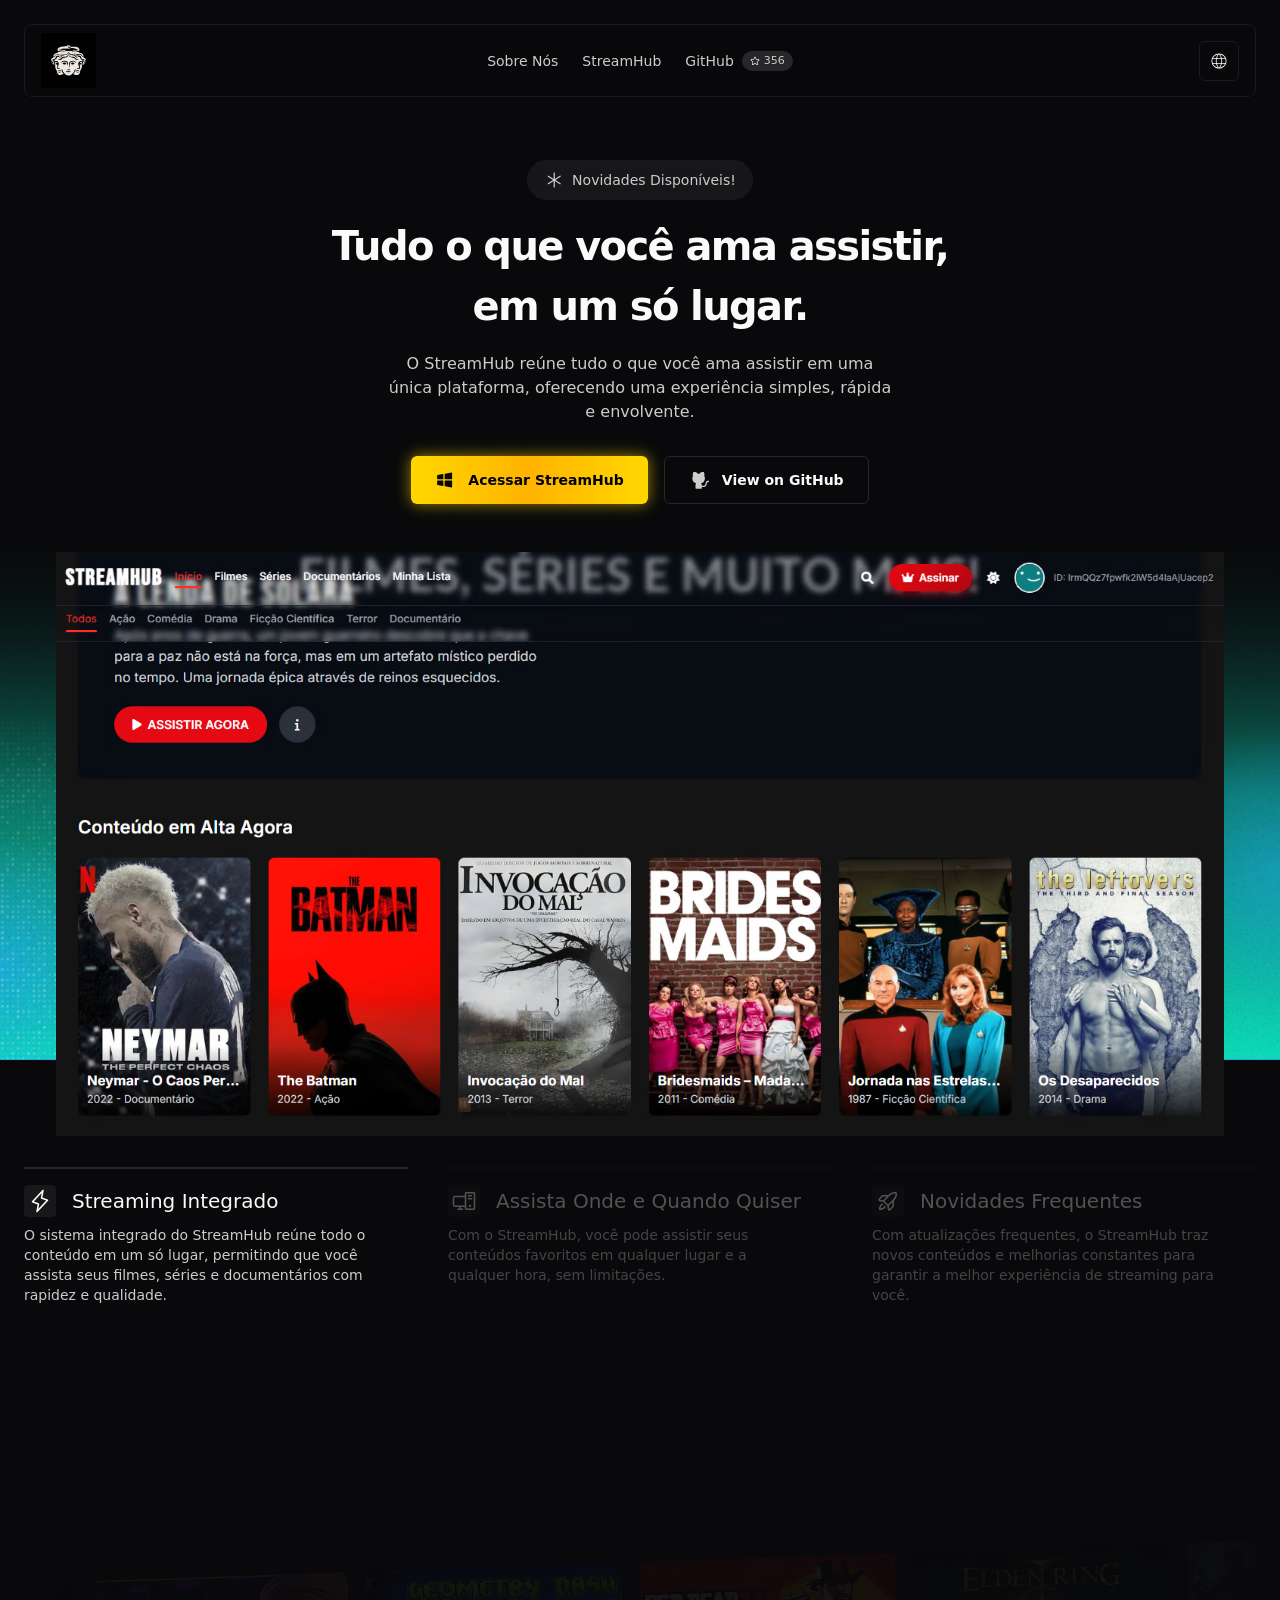
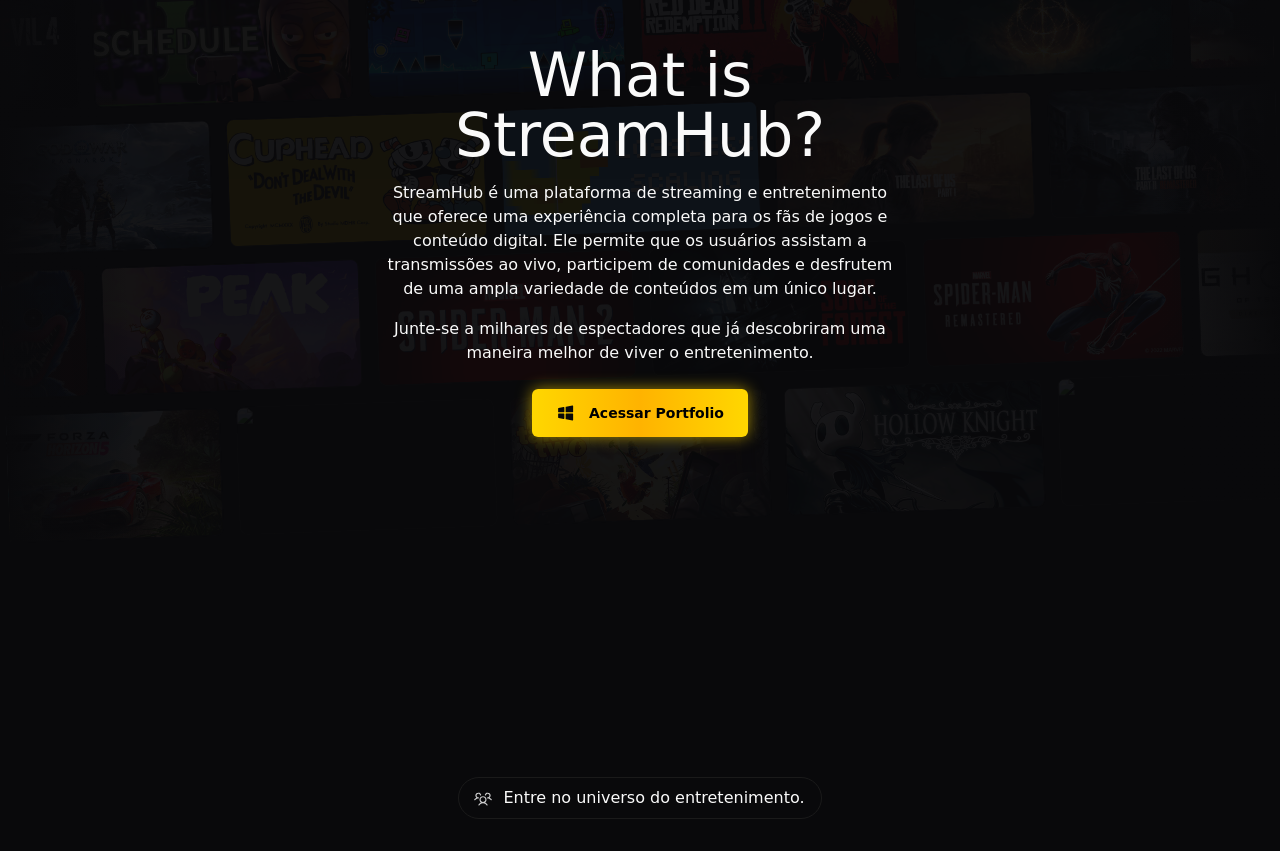
==== Stream/StreamHub.gg/index.html @ f564db91 "Add files via upload" ====
<!doctype html>

<html lang="en">
  <head>
        <style>.hover-glimmer {
      position: relative;
      overflow: hidden;
    }

    .hover-glimmer::after {
      content: "";
      position: absolute;
      top: -50%;
      left: -50%;
      width: 200%;
      height: 200%;
      background: linear-gradient(
        45deg,
        transparent 20%,
        rgba(255, 255, 255, 0.3) 50%,
        transparent 80%
      );
      transform: translateX(-100%) rotate(45deg);
      transition: transform 0.8s ease;
    }

    .hover-glimmer:hover::after {
      transform: translateX(100%) rotate(45deg);
    }

    </style>
    <meta charset="utf-8" />
    <meta name="viewport" content="width=device-width, initial-scale=1" />
    <link rel="preload" as="image" href="images/decor/texture-elips.svg" />
    <link rel="preload" as="image" href="images/Stream.avif" />
    <link
      rel="preload"
      as="image"
      href="../shared.steamstatic.com/store_item_assets/steam/apps/686060/aa8075d11165fef4d4d0d09c156f0da0623b5da1/header.jpg"
    />
    <link
      rel="preload"
      as="image"
      href="../shared.steamstatic.com/store_item_assets/steam/apps/2050650/header.jpg"
    />
    <link
      rel="preload"
      as="image"
      href="../shared.steamstatic.com/store_item_assets/steam/apps/3164500/header.jpg"
    />
    <link
      rel="preload"
      as="image"
      href="../shared.steamstatic.com/store_item_assets/steam/apps/322170/header.jpg"
    />
    <link
      rel="preload"
      as="image"
      href="../shared.steamstatic.com/store_item_assets/steam/apps/1174180/header.jpg"
    />
    <link
      rel="preload"
      as="image"
      href="../shared.steamstatic.com/store_item_assets/steam/apps/1245620/header.jpg"
    />
    <link
      rel="preload"
      as="image"
      href="../shared.steamstatic.com/store_item_assets/steam/apps/883710/header.jpg"
    />
    <link
      rel="preload"
      as="image"
      href="../shared.steamstatic.com/store_item_assets/steam/apps/1229490/header.jpg"
    />
    <link
      rel="stylesheet"
      href="_next/static/chunks/7ba87a2a6f2eff0d.css"
      data-precedence="next"
    />
    <link
      rel="preload"
      as="script"
      fetchpriority="low"
      href="_next/static/chunks/c8e4b596dcca0fc8.js"
    />
    <script src="_next/static/chunks/9d75a9d1263f1724.js" async=""></script>
    <script src="_next/static/chunks/d5d1d27cad6c556e.js" async=""></script>
    <script src="_next/static/chunks/2a7574e5d666aed4.js" async=""></script>
    <script
      src="_next/static/chunks/turbopack-c9c0f298f9ab8394.js"
      async=""
    ></script>
    <script src="_next/static/chunks/4ba21a02dd1202d7.js" async=""></script>
    <script src="_next/static/chunks/8da99766bacf0ae7.js" async=""></script>
    <script src="_next/static/chunks/6323d419d23d8dd9.js" async=""></script>
    <script src="_next/static/chunks/80444e234f3a5325.js" async=""></script>
    <script src="_next/static/chunks/782803d7cf6db9c7.js" async=""></script>
    <script src="_next/static/chunks/fb3ad1b7984222d0.js" async=""></script>
    <link
      rel="preload"
      as="image"
      href="../shared.steamstatic.com/store_item_assets/steam/apps/1593500/header.jpg"
    />
    <link
      rel="preload"
      as="image"
      href="../shared.steamstatic.com/store_item_assets/steam/apps/2322010/header.jpg"
    />
    <link
      rel="preload"
      as="image"
      href="../shared.steamstatic.com/store_item_assets/steam/apps/268910/header.jpg"
    />
    <link
      rel="preload"
      as="image"
      href="../shared.steamstatic.com/store_item_assets/steam/apps/993090/header.jpg"
    />
    <link
      rel="preload"
      as="image"
      href="../shared.steamstatic.com/store_item_assets/steam/apps/1888930/header.jpg"
    />
    <link
      rel="preload"
      as="image"
      href="../shared.steamstatic.com/store_item_assets/steam/apps/2531310/header.jpg"
    />
    <link
      rel="preload"
      as="image"
      href="../shared.steamstatic.com/store_item_assets/steam/apps/1623730/058bd87dc17a7179e07c446aa64d0574ca43ab9d/header.jpg"
    />
    <link
      rel="preload"
      as="image"
      href="../shared.steamstatic.com/store_item_assets/steam/apps/250900/header.jpg"
    />
    <link
      rel="preload"
      as="image"
      href="../shared.steamstatic.com/store_item_assets/steam/apps/1091500/e9047d8ec47ae3d94bb8b464fb0fc9e9972b4ac7/header.jpg"
    />
    <link
      rel="preload"
      as="image"
      href="../shared.steamstatic.com/store_item_assets/steam/apps/1721470/header.jpg"
    />
    <link
      rel="preload"
      as="image"
      href="../shared.steamstatic.com/store_item_assets/steam/apps/3527290/31bac6b2eccf09b368f5e95ce510bae2baf3cfcd/header.jpg"
    />
    <link
      rel="preload"
      as="image"
      href="../shared.steamstatic.com/store_item_assets/steam/apps/2651280/header.jpg"
    />
    <link
      rel="preload"
      as="image"
      href="../shared.steamstatic.com/store_item_assets/steam/apps/1326470/header.jpg"
    />
    <link
      rel="preload"
      as="image"
      href="../shared.steamstatic.com/store_item_assets/steam/apps/1817070/header.jpg"
    />
    <link
      rel="preload"
      as="image"
      href="../shared.steamstatic.com/store_item_assets/steam/apps/2215430/header.jpg"
    />
    <link
      rel="preload"
      as="image"
      href="../shared.steamstatic.com/store_item_assets/steam/apps/3241660/1ea445e044a2d5b09cfa8291350b63ebed6e5741/header.jpg"
    />
    <link
      rel="preload"
      as="image"
      href="../shared.steamstatic.com/store_item_assets/steam/apps/1222670/header.jpg"
    />
    <link
      rel="preload"
      as="image"
      href="../shared.steamstatic.com/store_item_assets/steam/apps/271590/header.jpg"
    />
    <link
      rel="preload"
      as="image"
      href="../shared.steamstatic.com/store_item_assets/steam/apps/1551360/header.jpg"
    />
    <link
      rel="preload"
      as="image"
      href="../shared.steamstatic.com/store_item_assets/steam/apps/105600/header.jpg"
    />
    <link
      rel="preload"
      as="image"
      href="../shared.steamstatic.com/store_item_assets/steam/apps/1426210/header.jpg"
    />
    <link
      rel="preload"
      as="image"
      href="../shared.steamstatic.com/store_item_assets/steam/apps/367520/header.jpg"
    />
    <link
      rel="preload"
      as="image"
      href="../shared.steamstatic.com/store_item_assets/steam/apps/648800/header.jpg"
    />
    <link
      rel="preload"
      as="image"
      href="../shared.steamstatic.com/store_item_assets/steam/apps/1030300/header.jpg"
    />
    <link
      rel="preload"
      as="image"
      href="../shared.steamstatic.com/store_item_assets/steam/apps/1506830/header.jpg"
    />
    <link
      rel="preload"
      as="image"
      href="../shared.steamstatic.com/store_item_assets/steam/apps/1086940/6b6b46089067683cecf6acfc92b39fc4c72e3fac/header.jpg"
    />
    <link rel="preload" as="image" href="images/assets/bento1.webp" />
    <link rel="preload" as="image" href="images/assets/bento1-m.webp" />
    <link rel="preload" as="image" href="images/assets/bento2.webp" />
    <link rel="preload" as="image" href="images/assets/bento2-m.webp" />
    <link rel="preload" as="image" href="images/assets/bento3.webp" />
    <link rel="preload" as="image" href="images/assets/bento3-m.webp" />
    <link rel="preload" as="image" href="images/assets/bento4.webp" />
    <link rel="preload" as="image" href="images/assets/bento4-m.webp" />
    <link rel="preload" as="image" href="images/assets/bento5.webp" />
    <link rel="preload" as="image" href="images/assets/bento5-m.webp" />
    <link rel="preload" as="image" href="images/assets/bento6.webp" />
    <link rel="preload" as="image" href="images/assets/bento6-m.webp" />
    <link rel="preload" as="image" href="images/decor/cloud.svg" />
    <link rel="preload" as="image" href="images/decor/texture-cloud.svg" />
    <link rel="preconnect" href="https://hydra-api-us-east-1.losbroxas.org/" />
    <link
      rel="dns-prefetch"
      href="https://hydra-api-us-east-1.losbroxas.org/"
    />
    <title>StreamHub – The Streaming Platform of the 21st Century</title>
    <meta
      name="description"
      content="Descubra, assista e gerencie sua biblioteca de filmes e séries em um só lugar. O StreamHub é a plataforma de streaming definitiva, com sistema de histórico, listas personalizadas, avaliações e muito mais."
    />
    <meta
      name="keywords"
      content="StreamHub ,O hub definitivo de entretenimento. Assista a seus filmes e séries favoritos com alta qualidade, acompanhe suas produções assistidas, crie listas personalizadas e receba recomendações exclusivas em uma plataforma moderna e intuitiva."
    />
    <meta name="robots" content="index, follow" />
    <link rel="canonical" href="index.html" />
    <meta
      property="og:title"
      content="StreamHub - The Game Launcher for the 21st Century"
    />
    <meta
      property="og:description"
      content="Download, play, track your stats and manage your games all in one place. Hydra is a versatile game launcher with cloud saves, achievement tracking, and more."
    />
    <meta property="og:url" content="https://StreamHub.gg" />
    <meta property="og:site_name" content="StreamHub" />
    <meta property="og:locale" content="en_US" />
    <meta
      property="og:image"
      content="https://hydralauncher.gg/images/banner.png"
    />
    <meta property="og:image:width" content="1200" />
    <meta property="og:image:height" content="630" />
    <meta property="og:image:alt" content="StreamHub Banner" />
    <meta property="og:type" content="website" />
<link rel="icon" type="image/png" sizes="32x32" href="favicon-32x32.png">

<link rel="icon" type="image/png" sizes="96x96" href="android-chrome-96x96.png">

<link rel="apple-touch-icon" href="apple-touch-icon.png">
    <script src="_next/static/chunks/a6dad97d9634a72d.js" nomodule="">
      
    </script>
  </head>
  <body class="font-sans antialiased">
    <div hidden=""><!--$--><!--/$--></div>
    <div
      class="flex min-h-screen max-w-[100vw] flex-col overflow-x-hidden antialiased"
    >
      <header
        class="fixed left-0 right-0 top-0 z-50 py-6 px-6 transition-all duration-300 translate-y-0"
      >
        <div
          class="pointer-events-none absolute left-6 right-6 top-1/2 -translate-y-1/2 z-50 hidden w-[calc(100%-3rem)] flex-row items-center justify-center lg:flex"
        >
          <nav class="flex flex-row items-center justify-center gap-6">
            <a
              href="#about"
              class="pointer-events-auto flex flex-row items-center gap-2 text-sm font-medium text-hydra-muted-foreground transition-colors duration-300 hover:text-white"
             >Sobre Nós</a
            ><a
              href="#features"
              class="pointer-events-auto flex flex-row items-center gap-2 text-sm font-medium text-hydra-muted-foreground transition-colors duration-300 hover:text-white"
              >StreamHub</a
            ><a
              href="https://github.com/hydralauncher/hydra"
              class="pointer-events-auto flex flex-row items-center gap-2 text-sm font-medium text-hydra-muted-foreground transition-colors duration-300 hover:text-white"
              >GitHub<span
                class="flex flex-row items-center gap-1 rounded-full bg-secondary px-2 text-[11px] font-light"
                ><img
                  alt="star"
                  loading="lazy"
                  width="10"
                  height="10"
                  decoding="async"
                  data-nimg="1"
                  style="color: transparent"
                  src="images/icons/star.svg"
                /><span>356<!-- --></span></span
              ></a
            >
          </nav>
        </div>
        <div class="mx-auto flex w-full max-w-screen-xl">
          <div
            class="hidden w-full items-center justify-between rounded-lg border-hydra-border px-4 py-2 md:border md:bg-background/90 md:backdrop-blur-sm lg:flex"
          >
 <a class="flex items-center" href="index.html">
  <img
    alt="StreamHub"
    loading="lazy"
    width="55"                height="55"               decoding="async"
    data-nimg="1"
    class="icone-hydra"       src="images/icons/Stream.svg"
  />
</a>
            <div class="flex flex-row items-center gap-2">
              <div class="relative">
                <button
                  type="button"
                  class="flex h-10 w-10 items-center justify-center rounded-md border border-hydra-border bg-transparent"
                  aria-label="Toggle language"
                >
                  <img
                    alt="Language"
                    loading="lazy"
                    width="20"
                    height="20"
                    decoding="async"
                    data-nimg="1"
                    style="color: transparent"
                    src="images/icons/i18n.svg"
                  />
                </button>
              </div>
            </div>
          </div>
          <div
            class="flex w-full flex-row items-center justify-between gap-6 lg:hidden"
          >
                        <a class="flex items-center bg-white p-1 rounded-full shadow-md" href="index.html">
                <img
                    alt="Stream"
                    loading="lazy"
                    width="40"
                    height="40"
                    decoding="async"
                    data-nimg="1"
                    style="color: transparent"
                    src="images/icons/Stream.svg"
                />
                </a>
          </div>
        </div>
      </header>
      <main class="flex-1">
        <section class="relative min-h-screen">
          <div
            class="absolute left-0 top-0 -z-10 h-[100vh] w-full overflow-hidden border-b border-hydra-accent-primary"
          >
            <div
              class="absolute bottom-0 left-0 right-0 h-[60%] bg-gradient-to-t from-hydra-accent-secondary/90 to-background"
            ></div>
            <div
              class="absolute bottom-0 left-0 right-0 h-[60%] bg-gradient-to-b from-background via-transparent to-transparent"
            ></div>
            <div
              class="bg-radial absolute bottom-0 left-0 h-[250px] w-[300px] -translate-x-1/2 translate-y-[35px] opacity-70"
            ></div>
            <div
              class="bg-radial absolute bottom-0 right-0 h-[300px] w-[300px] -translate-y-[35px] translate-x-1/2 opacity-50"
            ></div>
            <div
              class="absolute bottom-0 left-0 h-[400px] w-[600px] -translate-x-1/3 translate-y-[55px]"
            >
              <img
                alt="Texture Ellipse"
                width="600"
                height="600"
                decoding="async"
                data-nimg="1"
                class="hidden h-full w-full scale-[1.5] lg:flex"
                style="color: transparent"
                src="images/decor/texture-elips.svg"
              />
            </div>
            <div class="bg-hero-texture absolute inset-0 opacity-60"></div>
          </div>
          <div
            class="mx-auto mt-24 flex w-full max-w-screen-xl flex-1 flex-col items-center justify-center gap-6 px-6 lg:mt-40"
          >
            <div
              class="mx-auto flex max-w-screen-sm flex-col items-center gap-4 text-center"
            >
              <a
                class="ring-offset-background focus-visible:ring-ring inline-flex items-center justify-center gap-2 whitespace-nowrap transition-all duration-300 ease-in-out focus-visible:outline-none md:focus-visible:ring-2 focus-visible:ring-offset-2 disabled:pointer-events-none disabled:opacity-50 [&amp;_svg]:pointer-events-none [&amp;_svg]:size-4 [&amp;_svg]:shrink-0 border-hydra-border hover:bg-accent hover:text-accent-foreground h-10 px-4 py-2 rounded-full border bg-secondary/50 text-sm font-normal text-hydra-muted-foreground"
                href="https://github.com/hydralauncher/hydra/releases/tag/v3.9.0"
                target="_blank"
                ><img
                  alt="Asterisk"
                  loading="lazy"
                  width="20"
                  height="20"
                  decoding="async"
                  data-nimg="1"
                  style="color: transparent"
                  src="images/icons/asterisk.svg"
                />Novidades Disponíveis!</a
              >
              <h1 class="text-[40px] font-bold tracking-[-1.6px] lg:hidden">
                StreamHub
              </h1>
              <p class="text-sm text-hydra-muted-foreground lg:hidden">
               Assista, explore novidades e aproveite seus filmes, séries e documentários favoritos em uma única plataforma.
              </p>
              <h1
                class="hidden text-[40px] font-bold tracking-[-1.6px] lg:block"
              >
                Tudo o que você ama assistir, em um só lugar.
              </h1>
              <p class="hidden max-w-lg text-hydra-muted-foreground lg:block">
               O StreamHub reúne tudo o que você ama assistir em uma única plataforma, oferecendo uma experiência simples, rápida e envolvente.
              </p>
              <div class="my-4 flex flex-col gap-4 lg:flex-row">
                <a
                 class="hover-glimmer ring-offset-background focus-visible:ring-ring items-center justify-center whitespace-nowrap text-sm transition-all duration-300 ease-in-out focus-visible:outline-none md:focus-visible:ring-2 focus-visible:ring-offset-2 disabled:pointer-events-none disabled:opacity-50 [&_svg]:pointer-events-none [&_svg]:size-4 [&_svg]:shrink-0 shadow-md hover:shadow-lg h-12 rounded-md px-6 pointer-events-auto hidden gap-3 font-bold lg:flex"
                  style="background: linear-gradient(90deg, #FFD700, #FFB300, #FFD700); color: black; box-shadow: 0 0 15px rgba(255,215,0,0.6);"
                  href="https://ofc-streamhub.web.app/"
                  ><img
                    alt="Windows"
                    loading="lazy"
                    width="21"
                    height="21"
                    decoding="async"
                    data-nimg="1"
                    style="color: transparent"
                    src="images/icons/windows.svg"
                  />Acessar StreamHub</a
                ><a
                  class="ring-offset-background focus-visible:ring-ring inline-flex items-center justify-center whitespace-nowrap text-sm transition-all duration-300 ease-in-out focus-visible:outline-none md:focus-visible:ring-2 focus-visible:ring-offset-2 disabled:pointer-events-none disabled:opacity-50 [&amp;_svg]:pointer-events-none [&amp;_svg]:size-4 [&amp;_svg]:shrink-0 bg-background border-hecate-border hover:bg-accent hover:text-accent-foreground border h-12 rounded-md px-6 gap-3 font-bold"
                  href="https://github.com/hydralauncher/hydra"
                  target="_blank"
                  ><img
                    alt="GitHub"
                    loading="lazy"
                    width="21"
                    height="21"
                    decoding="async"
                    data-nimg="1"
                    style="color: transparent"
                    src="images/icons/github.svg"
                  />View on GitHub</a
                >
              </div>
            </div>
            <div class="flex w-full justify-center px-6">
              <div class="rounded-xl p-2 lg:rounded-b-none lg:pb-0">
                <div
                  class="flex items-center justify-center"
                  style="perspective: 1000px"
                >
                  <div
                    class="relative flex items-center justify-center transition-all duration-200 ease-linear inter-var"
                    style="transform-style: preserve-3d"
                  >
                    <div
                      class="[transform-style:preserve-3d] [&amp;&gt;*]:[transform-style:preserve-3d] h-full w-full"
                    >
                      <div
                        class="w-fit transition duration-200 ease-linear relative"
                      >
           <div id="card3d-wrapper" style="perspective: 1000px; display: inline-block;">
  <img
    id="card3d"
    src="images/Stream.avif"
    alt="StreamHub"
    style="transition: transform 0.15s ease;"
  
  />
<div id="tilt-area" style="perspective:1200px;">
</div>
                        <div
                        class="group flex size-full absolute inset-0 cursor-pointer flex-col items-center justify-center whitespace-nowrap text-4xl opacity-[0.03] shadow-2xl blur-lg transition-all duration-300"
                        >
                          <div class="relative z-10">
                            <div
                              class="flex items-center justify-center gap-1.5 font-semibold transition-all duration-500"
                            ></div>
                          </div>
                          <div
                            class="pointer-events-none absolute -inset-px rounded-xl opacity-0 transition-opacity duration-300 group-hover:opacity-100"
                            style="background: transparent; opacity: 0"
                          ></div>
                        </div>
                      </div>
                    </div>
                  </div>
                </div>
              </div>
            </div>
          </div>
        </section>
        <div
          class="mx-auto mt-12 flex w-full max-w-screen-xl flex-col gap-4 bg-background px-6 pt-4 lg:mt-2 lg:flex-row lg:justify-between"
        >
          <div
            class="flex flex-col gap-2 border-t-2 border-hecate-border pt-4 transition-opacity duration-500 ease-in-out lg:max-w-sm opacity-100"
          >
            <div class="flex flex-row items-center gap-4">
              <div class="rounded-sm bg-secondary/50 p-[2px] lg:p-1">
                <img
                  alt="Embedded Downloader"
                  loading="lazy"
                  width="24"
                  height="24"
                  decoding="async"
                  data-nimg="1"
                  class="scale-75 lg:scale-100"
                  style="color: transparent"
                  src="images/icons/lightning.svg"
                />
              </div>
              <h3 class="text-lg font-medium lg:text-xl">
                Streaming Integrado
              </h3>
            </div>
            <p class="mr-8 text-sm font-light text-hydra-muted-foreground">
             O sistema integrado do StreamHub reúne todo o conteúdo em um só lugar, permitindo que você assista seus filmes, séries e documentários com rapidez e qualidade.
            </p>
          </div>
          <div
            class="flex flex-col gap-2 border-t-2 border-hydra-border pt-4 transition-opacity duration-500 ease-in-out lg:max-w-sm opacity-30"
          >
            <div class="flex flex-row items-center gap-4">
              <div class="rounded-sm bg-secondary/50 p-[2px] lg:p-1">
                <img
                  alt="Windows &amp; Linux Support"
                  loading="lazy"
                  width="24"
                  height="24"
                  decoding="async"
                  data-nimg="1"
                  class="scale-75 lg:scale-100"
                  style="color: transparent"
                  src="images/icons/desktop-tower.svg"
                />
              </div>
              <h3 class="text-lg font-medium lg:text-xl">
              Assista Onde e Quando Quiser
              </h3>
            </div>
            <p class="mr-8 text-sm font-light text-hydra-muted-foreground">
              Com o StreamHub, você pode assistir seus conteúdos favoritos em qualquer lugar e a qualquer hora, sem limitações.
            </p>
          </div>
          <div
            class="flex flex-col gap-2 border-t-2 border-hydra-border pt-4 transition-opacity duration-500 ease-in-out lg:max-w-sm opacity-30"
          >
            <div class="flex flex-row items-center gap-4">
              <div class="rounded-sm bg-secondary/50 p-[2px] lg:p-1">
                <img
                  alt="Constant Updates"
                  loading="lazy"
                  width="24"
                  height="24"
                  decoding="async"
                  data-nimg="1"
                  class="scale-75 lg:scale-100"
                  style="color: transparent"
                  src="images/icons/rocket-launch.svg"
                />
              </div>
              <h3 class="text-lg font-medium lg:text-xl">Novidades Frequentes</h3>
            </div>
            <p class="mr-8 text-sm font-light text-hydra-muted-foreground">
            Com atualizações frequentes, o StreamHub traz novos conteúdos e melhorias constantes para garantir a melhor experiência de streaming para você.
            </p>
          </div>
        </div>
        <div class="mt-32 flex flex-col gap-32 lg:mt-64 lg:gap-64">
          <section id="about" class="relative w-full scroll-m-36">
            <div
              class="pointer-events-none absolute z-30 flex h-full w-full flex-col items-center justify-center gap-6 px-6 text-center"
            >
              <div
                class="pointer-events-none mx-auto flex max-w-lg flex-col gap-4"
              >
                <p
                  class="pointer-events-auto text-4xl font-medium sm:text-5xl md:text-6xl"
                >
                What is StreamHub?
                </p>
                <div class="z-10 flex flex-col gap-4">
                  <p class="pointer-events-auto text-sm md:text-base">
                    StreamHub é uma plataforma de streaming e entretenimento que oferece uma experiência completa para os fãs de jogos e conteúdo digital. Ele permite que os usuários assistam a transmissões ao vivo, participem de comunidades e desfrutem de uma ampla variedade de conteúdos em um único lugar.
                  </p>
                  <p class="pointer-events-auto text-sm md:text-base">
                   Junte-se a milhares de espectadores que já descobriram uma maneira melhor de viver o entretenimento.
                  </p>
                </div>
              </div>
              <div>
                  <a                
                  
                  class="hover-glimmer ring-offset-background focus-visible:ring-ring items-center justify-center whitespace-nowrap text-sm transition-all duration-300 ease-in-out focus-visible:outline-none md:focus-visible:ring-2 focus-visible:ring-offset-2 disabled:pointer-events-none disabled:opacity-50 [&_svg]:pointer-events-none [&_svg]:size-4 [&_svg]:shrink-0 shadow-md hover:shadow-lg h-12 rounded-md px-6 pointer-events-auto hidden gap-3 font-bold lg:flex"
                  style="background: linear-gradient(90deg, #FFD700, #FFB300, #FFD700); color: black; box-shadow: 0 0 15px rgba(255,215,0,0.6);"
                  href="https://portfolio-rafael-melo.pages.dev/"
                  ><img
                    alt="Windows"
                    loading="lazy"
                    width="21"
                    height="21"
                    decoding="async"
                    data-nimg="1"
                    style="color: transparent"
                    src="images/icons/windows.svg"
                  />Acessar Portfolio</a
                >
              </div>
            </div>
            <div
              class="relative z-20 flex w-full -rotate-[2deg] flex-col gap-4 overflow-hidden"
            >
              <div
                class="absolute inset-y-0 left-0 z-10 w-32 bg-gradient-to-r from-background to-transparent"
              ></div>
              <div
                class="absolute inset-y-0 right-0 z-10 w-32 bg-gradient-to-l from-background to-transparent"
              ></div>
              <div
                class="flex justify-center gap-4 whitespace-nowrap"
                style="transform: translateX(0px)"
              >
                <div
                  class="pointer-events-auto flex h-[100px] w-[200px] shrink-0 items-center justify-center rounded-lg opacity-5 transition-opacity duration-300 ease-linear hover:opacity-15 md:h-[128px] md:w-[258px]"
                >
                  <img
                    alt="Mewgenics cover"
                    width="258"
                    height="128"
                    decoding="async"
                    data-nimg="1"
                    class="h-full w-full rounded-lg border object-cover"
                    style="color: transparent"
                    src="../shared.steamstatic.com/store_item_assets/steam/apps/686060/aa8075d11165fef4d4d0d09c156f0da0623b5da1/header.jpg"
                  />
                </div>
                <div
                  class="pointer-events-auto flex h-[100px] w-[200px] shrink-0 items-center justify-center rounded-lg opacity-5 transition-opacity duration-300 ease-linear hover:opacity-15 md:h-[128px] md:w-[258px]"
                >
                  <img
                    alt="Resident Evil 4 cover"
                    width="258"
                    height="128"
                    decoding="async"
                    data-nimg="1"
                    class="h-full w-full rounded-lg border object-cover"
                    style="color: transparent"
                    src="../shared.steamstatic.com/store_item_assets/steam/apps/2050650/header.jpg"
                  />
                </div>
                <div
                  class="pointer-events-auto flex h-[100px] w-[200px] shrink-0 items-center justify-center rounded-lg opacity-5 transition-opacity duration-300 ease-linear hover:opacity-15 md:h-[128px] md:w-[258px]"
                >
                  <img
                    alt="Schedule I cover"
                    width="258"
                    height="128"
                    decoding="async"
                    data-nimg="1"
                    class="h-full w-full rounded-lg border object-cover"
                    style="color: transparent"
                    src="../shared.steamstatic.com/store_item_assets/steam/apps/3164500/header.jpg"
                  />
                </div>
                <div
                  class="pointer-events-auto flex h-[100px] w-[200px] shrink-0 items-center justify-center rounded-lg opacity-5 transition-opacity duration-300 ease-linear hover:opacity-15 md:h-[128px] md:w-[258px]"
                >
                  <img
                    alt="Geometry Dash cover"
                    width="258"
                    height="128"
                    decoding="async"
                    data-nimg="1"
                    class="h-full w-full rounded-lg border object-cover"
                    style="color: transparent"
                    src="../shared.steamstatic.com/store_item_assets/steam/apps/322170/header.jpg"
                  />
                </div>
                <div
                  class="pointer-events-auto flex h-[100px] w-[200px] shrink-0 items-center justify-center rounded-lg opacity-5 transition-opacity duration-300 ease-linear hover:opacity-15 md:h-[128px] md:w-[258px]"
                >
                  <img
                    alt="Red Dead Redemption 2 cover"
                    width="258"
                    height="128"
                    decoding="async"
                    data-nimg="1"
                    class="h-full w-full rounded-lg border object-cover"
                    style="color: transparent"
                    src="../shared.steamstatic.com/store_item_assets/steam/apps/1174180/header.jpg"
                  />
                </div>
                <div
                  class="pointer-events-auto flex h-[100px] w-[200px] shrink-0 items-center justify-center rounded-lg opacity-5 transition-opacity duration-300 ease-linear hover:opacity-15 md:h-[128px] md:w-[258px]"
                >
                  <img
                    alt="ELDEN RING cover"
                    width="258"
                    height="128"
                    decoding="async"
                    data-nimg="1"
                    class="h-full w-full rounded-lg border object-cover"
                    style="color: transparent"
                    src="../shared.steamstatic.com/store_item_assets/steam/apps/1245620/header.jpg"
                  />
                </div>
                <div
                  class="pointer-events-auto flex h-[100px] w-[200px] shrink-0 items-center justify-center rounded-lg opacity-5 transition-opacity duration-300 ease-linear hover:opacity-15 md:h-[128px] md:w-[258px]"
                >
                  <img
                    alt="Resident Evil 2 cover"
                    width="258"
                    height="128"
                    decoding="async"
                    data-nimg="1"
                    class="h-full w-full rounded-lg border object-cover"
                    style="color: transparent"
                    src="../shared.steamstatic.com/store_item_assets/steam/apps/883710/header.jpg"
                  />
                </div>
                <div
                  class="pointer-events-auto flex h-[100px] w-[200px] shrink-0 items-center justify-center rounded-lg opacity-5 transition-opacity duration-300 ease-linear hover:opacity-15 md:h-[128px] md:w-[258px]"
                >
                  <img
                    alt="ULTRAKILL cover"
                    width="258"
                    height="128"
                    decoding="async"
                    data-nimg="1"
                    class="h-full w-full rounded-lg border object-cover"
                    style="color: transparent"
                    src="../shared.steamstatic.com/store_item_assets/steam/apps/1229490/header.jpg"
                  />
                </div>
              </div>
              <div
                class="flex justify-center gap-4 whitespace-nowrap"
                style="transform: translateX(130px)"
              >
                <div
                  class="pointer-events-auto flex h-[100px] w-[200px] shrink-0 items-center justify-center rounded-lg opacity-5 transition-opacity duration-300 ease-linear hover:opacity-15 md:h-[128px] md:w-[258px]"
                >
                  <img
                    alt="God of War cover"
                    width="258"
                    height="128"
                    decoding="async"
                    data-nimg="1"
                    class="h-full w-full rounded-lg border object-cover"
                    style="color: transparent"
                    src="../shared.steamstatic.com/store_item_assets/steam/apps/1593500/header.jpg"
                  />
                </div>
                <div
                  class="pointer-events-auto flex h-[100px] w-[200px] shrink-0 items-center justify-center rounded-lg opacity-5 transition-opacity duration-300 ease-linear hover:opacity-15 md:h-[128px] md:w-[258px]"
                >
                  <img
                    alt="God of War Ragnarök cover"
                    width="258"
                    height="128"
                    decoding="async"
                    data-nimg="1"
                    class="h-full w-full rounded-lg border object-cover"
                    style="color: transparent"
                    src="../shared.steamstatic.com/store_item_assets/steam/apps/2322010/header.jpg"
                  />
                </div>
                <div
                  class="pointer-events-auto flex h-[100px] w-[200px] shrink-0 items-center justify-center rounded-lg opacity-5 transition-opacity duration-300 ease-linear hover:opacity-15 md:h-[128px] md:w-[258px]"
                >
                  <img
                    alt="Cuphead cover"
                    width="258"
                    height="128"
                    decoding="async"
                    data-nimg="1"
                    class="h-full w-full rounded-lg border object-cover"
                    style="color: transparent"
                    src="../shared.steamstatic.com/store_item_assets/steam/apps/268910/header.jpg"
                  />
                </div>
                <div
                  class="pointer-events-auto flex h-[100px] w-[200px] shrink-0 items-center justify-center rounded-lg opacity-5 transition-opacity duration-300 ease-linear hover:opacity-15 md:h-[128px] md:w-[258px]"
                >
                  <img
                    alt="Lossless Scaling cover"
                    width="258"
                    height="128"
                    decoding="async"
                    data-nimg="1"
                    class="h-full w-full rounded-lg border object-cover"
                    style="color: transparent"
                    src="../shared.steamstatic.com/store_item_assets/steam/apps/993090/header.jpg"
                  />
                </div>
                <div
                  class="pointer-events-auto flex h-[100px] w-[200px] shrink-0 items-center justify-center rounded-lg opacity-5 transition-opacity duration-300 ease-linear hover:opacity-15 md:h-[128px] md:w-[258px]"
                >
                  <img
                    alt="The Last of Us™ Part I cover"
                    width="258"
                    height="128"
                    decoding="async"
                    data-nimg="1"
                    class="h-full w-full rounded-lg border object-cover"
                    style="color: transparent"
                    src="../shared.steamstatic.com/store_item_assets/steam/apps/1888930/header.jpg"
                  />
                </div>
                <div
                  class="pointer-events-auto flex h-[100px] w-[200px] shrink-0 items-center justify-center rounded-lg opacity-5 transition-opacity duration-300 ease-linear hover:opacity-15 md:h-[128px] md:w-[258px]"
                >
                  <img
                    alt="The Last of Us™ Part II Remastered cover"
                    width="258"
                    height="128"
                    decoding="async"
                    data-nimg="1"
                    class="h-full w-full rounded-lg border object-cover"
                    style="color: transparent"
                    src="../shared.steamstatic.com/store_item_assets/steam/apps/2531310/header.jpg"
                  />
                </div>
                <div
                  class="pointer-events-auto flex h-[100px] w-[200px] shrink-0 items-center justify-center rounded-lg opacity-5 transition-opacity duration-300 ease-linear hover:opacity-15 md:h-[128px] md:w-[258px]"
                >
                  <img
                    alt="Palworld cover"
                    width="258"
                    height="128"
                    decoding="async"
                    data-nimg="1"
                    class="h-full w-full rounded-lg border object-cover"
                    style="color: transparent"
                    src="../shared.steamstatic.com/store_item_assets/steam/apps/1623730/058bd87dc17a7179e07c446aa64d0574ca43ab9d/header.jpg"
                  />
                </div>
                <div
                  class="pointer-events-auto flex h-[100px] w-[200px] shrink-0 items-center justify-center rounded-lg opacity-5 transition-opacity duration-300 ease-linear hover:opacity-15 md:h-[128px] md:w-[258px]"
                >
                  <img
                    alt="The Binding of Isaac: Rebirth cover"
                    width="258"
                    height="128"
                    decoding="async"
                    data-nimg="1"
                    class="h-full w-full rounded-lg border object-cover"
                    style="color: transparent"
                    src="../shared.steamstatic.com/store_item_assets/steam/apps/250900/header.jpg"
                  />
                </div>
              </div>
              <div
                class="flex justify-center gap-4 whitespace-nowrap"
                style="transform: translateX(0px)"
              >
                <div
                  class="pointer-events-auto flex h-[100px] w-[200px] shrink-0 items-center justify-center rounded-lg opacity-5 transition-opacity duration-300 ease-linear hover:opacity-15 md:h-[128px] md:w-[258px]"
                >
                  <img
                    alt="Cyberpunk 2077 cover"
                    width="258"
                    height="128"
                    decoding="async"
                    data-nimg="1"
                    class="h-full w-full rounded-lg border object-cover"
                    style="color: transparent"
                    src="../shared.steamstatic.com/store_item_assets/steam/apps/1091500/e9047d8ec47ae3d94bb8b464fb0fc9e9972b4ac7/header.jpg"
                  />
                </div>
                <div
                  class="pointer-events-auto flex h-[100px] w-[200px] shrink-0 items-center justify-center rounded-lg opacity-5 transition-opacity duration-300 ease-linear hover:opacity-15 md:h-[128px] md:w-[258px]"
                >
                  <img
                    alt="Poppy Playtime cover"
                    width="258"
                    height="128"
                    decoding="async"
                    data-nimg="1"
                    class="h-full w-full rounded-lg border object-cover"
                    style="color: transparent"
                    src="../shared.steamstatic.com/store_item_assets/steam/apps/1721470/header.jpg"
                  />
                </div>
                <div
                  class="pointer-events-auto flex h-[100px] w-[200px] shrink-0 items-center justify-center rounded-lg opacity-5 transition-opacity duration-300 ease-linear hover:opacity-15 md:h-[128px] md:w-[258px]"
                >
                  <img
                    alt="PEAK cover"
                    width="258"
                    height="128"
                    decoding="async"
                    data-nimg="1"
                    class="h-full w-full rounded-lg border object-cover"
                    style="color: transparent"
                    src="../shared.steamstatic.com/store_item_assets/steam/apps/3527290/31bac6b2eccf09b368f5e95ce510bae2baf3cfcd/header.jpg"
                  />
                </div>
                <div
                  class="pointer-events-auto flex h-[100px] w-[200px] shrink-0 items-center justify-center rounded-lg opacity-5 transition-opacity duration-300 ease-linear hover:opacity-15 md:h-[128px] md:w-[258px]"
                >
                  <img
                    alt="Marvel&#x27;s Spider-Man 2 cover"
                    width="258"
                    height="128"
                    decoding="async"
                    data-nimg="1"
                    class="h-full w-full rounded-lg border object-cover"
                    style="color: transparent"
                    src="../shared.steamstatic.com/store_item_assets/steam/apps/2651280/header.jpg"
                  />
                </div>
                <div
                  class="pointer-events-auto flex h-[100px] w-[200px] shrink-0 items-center justify-center rounded-lg opacity-5 transition-opacity duration-300 ease-linear hover:opacity-15 md:h-[128px] md:w-[258px]"
                >
                  <img
                    alt="Sons Of The Forest cover"
                    width="258"
                    height="128"
                    decoding="async"
                    data-nimg="1"
                    class="h-full w-full rounded-lg border object-cover"
                    style="color: transparent"
                    src="../shared.steamstatic.com/store_item_assets/steam/apps/1326470/header.jpg"
                  />
                </div>
                <div
                  class="pointer-events-auto flex h-[100px] w-[200px] shrink-0 items-center justify-center rounded-lg opacity-5 transition-opacity duration-300 ease-linear hover:opacity-15 md:h-[128px] md:w-[258px]"
                >
                  <img
                    alt="Marvel’s Spider-Man Remastered cover"
                    width="258"
                    height="128"
                    decoding="async"
                    data-nimg="1"
                    class="h-full w-full rounded-lg border object-cover"
                    style="color: transparent"
                    src="../shared.steamstatic.com/store_item_assets/steam/apps/1817070/header.jpg"
                  />
                </div>
                <div
                  class="pointer-events-auto flex h-[100px] w-[200px] shrink-0 items-center justify-center rounded-lg opacity-5 transition-opacity duration-300 ease-linear hover:opacity-15 md:h-[128px] md:w-[258px]"
                >
                  <img
                    alt="Ghost of Tsushima DIRECTOR&#x27;S CUT cover"
                    width="258"
                    height="128"
                    decoding="async"
                    data-nimg="1"
                    class="h-full w-full rounded-lg border object-cover"
                    style="color: transparent"
                    src="../shared.steamstatic.com/store_item_assets/steam/apps/2215430/header.jpg"
                  />
                </div>
                <div
                  class="pointer-events-auto flex h-[100px] w-[200px] shrink-0 items-center justify-center rounded-lg opacity-5 transition-opacity duration-300 ease-linear hover:opacity-15 md:h-[128px] md:w-[258px]"
                >
                  <img
                    alt="R.E.P.O. cover"
                    width="258"
                    height="128"
                    decoding="async"
                    data-nimg="1"
                    class="h-full w-full rounded-lg border object-cover"
                    style="color: transparent"
                    src="../shared.steamstatic.com/store_item_assets/steam/apps/3241660/1ea445e044a2d5b09cfa8291350b63ebed6e5741/header.jpg"
                  />
                </div>
              </div>
              <div
                class="flex justify-center gap-4 whitespace-nowrap"
                style="transform: translateX(130px)"
              >
                <div
                  class="pointer-events-auto flex h-[100px] w-[200px] shrink-0 items-center justify-center rounded-lg opacity-5 transition-opacity duration-300 ease-linear hover:opacity-15 md:h-[128px] md:w-[258px]"
                >
                  <img
                    alt="The Sims™ 4 cover"
                    width="258"
                    height="128"
                    decoding="async"
                    data-nimg="1"
                    class="h-full w-full rounded-lg border object-cover"
                    style="color: transparent"
                    src="../shared.steamstatic.com/store_item_assets/steam/apps/1222670/header.jpg"
                  />
                </div>
                <div
                  class="pointer-events-auto flex h-[100px] w-[200px] shrink-0 items-center justify-center rounded-lg opacity-5 transition-opacity duration-300 ease-linear hover:opacity-15 md:h-[128px] md:w-[258px]"
                >
                  <img
                    alt="Grand Theft Auto V cover"
                    width="258"
                    height="128"
                    decoding="async"
                    data-nimg="1"
                    class="h-full w-full rounded-lg border object-cover"
                    style="color: transparent"
                    src="../shared.steamstatic.com/store_item_assets/steam/apps/271590/header.jpg"
                  />
                </div>
                <div
                  class="pointer-events-auto flex h-[100px] w-[200px] shrink-0 items-center justify-center rounded-lg opacity-5 transition-opacity duration-300 ease-linear hover:opacity-15 md:h-[128px] md:w-[258px]"
                >
                  <img
                    alt="Forza Horizon 5 cover"
                    width="258"
                    height="128"
                    decoding="async"
                    data-nimg="1"
                    class="h-full w-full rounded-lg border object-cover"
                    style="color: transparent"
                    src="../shared.steamstatic.com/store_item_assets/steam/apps/1551360/header.jpg"
                  />
                </div>
                <div
                  class="pointer-events-auto flex h-[100px] w-[200px] shrink-0 items-center justify-center rounded-lg opacity-5 transition-opacity duration-300 ease-linear hover:opacity-15 md:h-[128px] md:w-[258px]"
                >
                  <img
                    alt="Terraria cover"
                    width="258"
                    height="128"
                    decoding="async"
                    data-nimg="1"
                    class="h-full w-full rounded-lg border object-cover"
                    style="color: transparent"
                    src="../shared.steamstatic.com/store_item_assets/steam/apps/105600/header.jpg"
                  />
                </div>
                <div
                  class="pointer-events-auto flex h-[100px] w-[200px] shrink-0 items-center justify-center rounded-lg opacity-5 transition-opacity duration-300 ease-linear hover:opacity-15 md:h-[128px] md:w-[258px]"
                >
                  <img
                    alt="It Takes Two cover"
                    width="258"
                    height="128"
                    decoding="async"
                    data-nimg="1"
                    class="h-full w-full rounded-lg border object-cover"
                    style="color: transparent"
                    src="../shared.steamstatic.com/store_item_assets/steam/apps/1426210/header.jpg"
                  />
                </div>
                <div
                  class="pointer-events-auto flex h-[100px] w-[200px] shrink-0 items-center justify-center rounded-lg opacity-5 transition-opacity duration-300 ease-linear hover:opacity-15 md:h-[128px] md:w-[258px]"
                >
                  <img
                    alt="Hollow Knight cover"
                    width="258"
                    height="128"
                    decoding="async"
                    data-nimg="1"
                    class="h-full w-full rounded-lg border object-cover"
                    style="color: transparent"
                    src="../shared.steamstatic.com/store_item_assets/steam/apps/367520/header.jpg"
                  />
                </div>
                <div
                  class="pointer-events-auto flex h-[100px] w-[200px] shrink-0 items-center justify-center rounded-lg opacity-5 transition-opacity duration-300 ease-linear hover:opacity-15 md:h-[128px] md:w-[258px]"
                >
                  <img
                    alt="Raft cover"
                    width="258"
                    height="128"
                    decoding="async"
                    data-nimg="1"
                    class="h-full w-full rounded-lg border object-cover"
                    style="color: transparent"
                    src="../shared.steamstatic.com/store_item_assets/steam/apps/648800/header.jpg"
                  />
                </div>
                <div
                  class="pointer-events-auto flex h-[100px] w-[200px] shrink-0 items-center justify-center rounded-lg opacity-5 transition-opacity duration-300 ease-linear hover:opacity-15 md:h-[128px] md:w-[258px]"
                >
                  <img
                    alt="Hollow Knight: Silksong cover"
                    width="258"
                    height="128"
                    decoding="async"
                    data-nimg="1"
                    class="h-full w-full rounded-lg border object-cover"
                    style="color: transparent"
                    src="../shared.steamstatic.com/store_item_assets/steam/apps/1030300/header.jpg"
                  />
                </div>
                <div
                  class="pointer-events-auto flex h-[100px] w-[200px] shrink-0 items-center justify-center rounded-lg opacity-5 transition-opacity duration-300 ease-linear hover:opacity-15 md:h-[128px] md:w-[258px]"
                >
                  <img
                    alt="FIFA 22 cover"
                    width="258"
                    height="128"
                    decoding="async"
                    data-nimg="1"
                    class="h-full w-full rounded-lg border object-cover"
                    style="color: transparent"
                    src="../shared.steamstatic.com/store_item_assets/steam/apps/1506830/header.jpg"
                  />
                </div>
                <div
                  class="pointer-events-auto flex h-[100px] w-[200px] shrink-0 items-center justify-center rounded-lg opacity-5 transition-opacity duration-300 ease-linear hover:opacity-15 md:h-[128px] md:w-[258px]"
                >
                  <img
                    alt="Baldur&#x27;s Gate 3 cover"
                    width="258"
                    height="128"
                    decoding="async"
                    data-nimg="1"
                    class="h-full w-full rounded-lg border object-cover"
                    style="color: transparent"
                    src="../shared.steamstatic.com/store_item_assets/steam/apps/1086940/6b6b46089067683cecf6acfc92b39fc4c72e3fac/header.jpg"
                  />
                </div>
              </div>
            </div>
          </section>
          <section
            id="features"
            class="mx-auto flex w-full max-w-screen-xl scroll-m-36 flex-col gap-10 px-6"
          >
            <div
              class="mx-auto mb-2 flex flex-col items-center justify-center gap-4 text-center lg:mb-8"
            >
              <div
                class="flex flex-row items-center gap-3 rounded-full border border-hydra-border px-4 py-2"
              >
                <span
                  ><img
                    alt="It keeps getting better!"
                    loading="lazy"
                    width="16"
                    height="15"
                    decoding="async"
                    data-nimg="1"
                    class="scale-125"
                    style="color: transparent"
                    src="images/icons/users-three.svg" /></span
                >Entre no universo do entretenimento.
              </div>
                    <script>
                    window.addEventListener("DOMContentLoaded", function() {

                    const area = document.getElementById("card3d-wrapper");
                    const card = document.getElementById("card3d");

                    if (!area || !card) return;

                    let currentX = 0;
                    let currentY = 0;
                    let targetX = 0;
                    let targetY = 0;

                    area.addEventListener("mousemove", function(e) {
                        const rect = area.getBoundingClientRect();
                        const x = e.clientX - rect.left;
                        const y = e.clientY - rect.top;

                        targetX = (0.5 - y / rect.height) * 10;
                        targetY = (x / rect.width - 0.5) * 10;
                    });

                    area.addEventListener("mouseleave", function() {
                        targetX = 0;
                        targetY = 0;
                    });

                    function animate() {
                        currentX += (targetX - currentX) * 0.15;
                        currentY += (targetY - currentY) * 0.15;

                        card.style.transform =
                        `rotateX(${currentX}deg) rotateY(${currentY}deg)`;

                        requestAnimationFrame(animate);
                    }

                    animate();
                    });
                    </script>

             <div
---- Stream/StreamHub.gg/_next/static/chunks/7ba87a2a6f2eff0d.css ----
*,
:before,
:after,
::backdrop {
  --tw-border-spacing-x: 0;
  --tw-border-spacing-y: 0;
  --tw-translate-x: 0;
  --tw-translate-y: 0;
  --tw-rotate: 0;
  --tw-skew-x: 0;
  --tw-skew-y: 0;
  --tw-scale-x: 1;
  --tw-scale-y: 1;
  --tw-pan-x: ;
  --tw-pan-y: ;
  --tw-pinch-zoom: ;
  --tw-scroll-snap-strictness: proximity;
  --tw-gradient-from-position: ;
  --tw-gradient-via-position: ;
  --tw-gradient-to-position: ;
  --tw-ordinal: ;
  --tw-slashed-zero: ;
  --tw-numeric-figure: ;
  --tw-numeric-spacing: ;
  --tw-numeric-fraction: ;
  --tw-ring-inset: ;
  --tw-ring-offset-width: 0px;
  --tw-ring-offset-color: #fff;
  --tw-ring-color: #3b82f680;
  --tw-ring-offset-shadow: 0 0 #0000;
  --tw-ring-shadow: 0 0 #0000;
  --tw-shadow: 0 0 #0000;
  --tw-shadow-colored: 0 0 #0000;
  --tw-blur: ;
  --tw-brightness: ;
  --tw-contrast: ;
  --tw-grayscale: ;
  --tw-hue-rotate: ;
  --tw-invert: ;
  --tw-saturate: ;
  --tw-sepia: ;
  --tw-drop-shadow: ;
  --tw-backdrop-blur: ;
  --tw-backdrop-brightness: ;
  --tw-backdrop-contrast: ;
  --tw-backdrop-grayscale: ;
  --tw-backdrop-hue-rotate: ;
  --tw-backdrop-invert: ;
  --tw-backdrop-opacity: ;
  --tw-backdrop-saturate: ;
  --tw-backdrop-sepia: ;
  --tw-contain-size: ;
  --tw-contain-layout: ;
  --tw-contain-paint: ;
  --tw-contain-style: ;
}
*,
:before,
:after {
  box-sizing: border-box;
  border: 0 solid #e5e7eb;
}
:before,
:after {
  --tw-content: "";
}
html,
:host {
  -webkit-text-size-adjust: 100%;
  tab-size: 4;
  font-feature-settings: normal;
  font-variation-settings: normal;
  -webkit-tap-highlight-color: transparent;
  font-family:
    Noto Sans,
    ui-sans-serif,
    system-ui,
    sans-serif,
    Apple Color Emoji,
    Segoe UI Emoji,
    Segoe UI Symbol,
    Noto Color Emoji;
  line-height: 1.5;
}
body {
  line-height: inherit;
  margin: 0;
}
hr {
  height: 0;
  color: inherit;
  border-top-width: 1px;
}
abbr:where([title]) {
  -webkit-text-decoration: underline dotted;
  text-decoration: underline dotted;
}
h1,
h2,
h3,
h4,
h5,
h6 {
  font-size: inherit;
  font-weight: inherit;
}
a {
  color: inherit;
  -webkit-text-decoration: inherit;
  text-decoration: inherit;
}
b,
strong {
  font-weight: bolder;
}
code,
kbd,
samp,
pre {
  font-feature-settings: normal;
  font-variation-settings: normal;
  font-family:
    ui-monospace,
    SFMono-Regular,
    Menlo,
    Monaco,
    Consolas,
    Liberation Mono,
    Courier New,
    monospace;
  font-size: 1em;
}
small {
  font-size: 80%;
}
sub,
sup {
  vertical-align: baseline;
  font-size: 75%;
  line-height: 0;
  position: relative;
}
sub {
  bottom: -0.25em;
}
sup {
  top: -0.5em;
}
table {
  text-indent: 0;
  border-color: inherit;
  border-collapse: collapse;
}
button,
input,
optgroup,
select,
textarea {
  font-feature-settings: inherit;
  font-variation-settings: inherit;
  font-family: inherit;
  font-size: 100%;
  font-weight: inherit;
  line-height: inherit;
  letter-spacing: inherit;
  color: inherit;
  margin: 0;
  padding: 0;
}
button,
select {
  text-transform: none;
}
button,
input:where([type="button"]),
input:where([type="reset"]),
input:where([type="submit"]) {
  -webkit-appearance: button;
  background-color: #0000;
  background-image: none;
}
:-moz-focusring {
  outline: auto;
}
:-moz-ui-invalid {
  box-shadow: none;
}
progress {
  vertical-align: baseline;
}
::-webkit-inner-spin-button {
  height: auto;
}
::-webkit-outer-spin-button {
  height: auto;
}
[type="search"] {
  -webkit-appearance: textfield;
  outline-offset: -2px;
}
::-webkit-search-decoration {
  -webkit-appearance: none;
}
::-webkit-file-upload-button {
  -webkit-appearance: button;
  font: inherit;
}
summary {
  display: list-item;
}
blockquote,
dl,
dd,
h1,
h2,
h3,
h4,
h5,
h6,
hr,
figure,
p,
pre {
  margin: 0;
}
fieldset {
  margin: 0;
  padding: 0;
}
legend {
  padding: 0;
}
ol,
ul,
menu {
  margin: 0;
  padding: 0;
  list-style: none;
}
dialog {
  padding: 0;
}
textarea {
  resize: vertical;
}
input::-moz-placeholder {
  opacity: 1;
  color: #9ca3af;
}
textarea::-moz-placeholder {
  opacity: 1;
  color: #9ca3af;
}
input::placeholder,
textarea::placeholder {
  opacity: 1;
  color: #9ca3af;
}
button,
[role="button"] {
  cursor: pointer;
}
:disabled {
  cursor: default;
}
img,
svg,
video,
canvas,
audio,
iframe,
embed,
object {
  vertical-align: middle;
  display: block;
}
img,
video {
  max-width: 100%;
  height: auto;
}
[hidden]:where(:not([hidden="until-found"])) {
  display: none;
}
:root {
  --hydra-background: 0 0% 6%;
  --hydra-foreground: 0 0% 98%;
  --hydra-muted: 0 0% 8%;
  --hydra-muted-foreground: 0 0% 80%;
  --hydra-accent-primary: 200 84% 52%;
  --hydra-accent-secondary: 170 90% 50%;
  --hydra-border: 0 0% 10%;
  --background: 240 10% 3.9%;
  --foreground: 0 0% 98%;
  --muted: 240 3.7% 15.9%;
  --muted-foreground: 240 5% 64.9%;
  --popover: 240 10% 3.9%;
  --popover-foreground: 0 0% 98%;
  --card: 240 10% 3.9%;
  --card-foreground: 0 0% 98%;
  --border: 240 3.7% 15.9%;
  --input: 240 3.7% 15.9%;
  --primary: 0 0% 98%;
  --primary-foreground: 240 5.9% 10%;
  --secondary: 240 3.7% 15.9%;
  --secondary-foreground: 0 0% 98%;
  --accent: 240 3.7% 15.9%;
  --accent-foreground: 0 0% 98%;
  --destructive: 0 62.8% 30.6%;
  --destructive-foreground: 0 0% 98%;
  --ring: 240 4.9% 83.9%;
  --radius: 0.5rem;
  --sidebar-background: 240 5.9% 10%;
  --sidebar-foreground: 240 4.8% 95.9%;
  --sidebar-primary: 224.3 76.3% 48%;
  --sidebar-primary-foreground: 0 0% 100%;
  --sidebar-accent: 240 3.7% 15.9%;
  --sidebar-accent-foreground: 240 4.8% 95.9%;
  --sidebar-border: 240 3.7% 15.9%;
  --sidebar-ring: 217.2 91.2% 59.8%;
}
.dark {
  --background: 240 10% 3.9%;
  --foreground: 0 0% 98%;
  --muted: 240 3.7% 15.9%;
  --muted-foreground: 240 5% 64.9%;
  --popover: 240 10% 3.9%;
  --popover-foreground: 0 0% 98%;
  --card: 240 10% 3.9%;
  --card-foreground: 0 0% 98%;
  --border: 240 3.7% 15.9%;
  --input: 240 3.7% 15.9%;
  --primary: 0 0% 98%;
  --primary-foreground: 240 5.9% 10%;
  --secondary: 240 3.7% 15.9%;
  --secondary-foreground: 0 0% 98%;
  --accent: 240 3.7% 15.9%;
  --accent-foreground: 0 0% 98%;
  --destructive: 0 62.8% 30.6%;
  --destructive-foreground: 0 0% 98%;
  --ring: 240 4.9% 83.9%;
  --sidebar-background: 240 5.9% 10%;
  --sidebar-foreground: 240 4.8% 95.9%;
  --sidebar-primary: 224.3 76.3% 48%;
  --sidebar-primary-foreground: 0 0% 100%;
  --sidebar-accent: 240 3.7% 15.9%;
  --sidebar-accent-foreground: 240 4.8% 95.9%;
  --sidebar-border: 240 3.7% 15.9%;
  --sidebar-ring: 217.2 91.2% 59.8%;
}
* {
  --tw-border-opacity: 1;
  border-color: hsl(var(--border) / var(--tw-border-opacity, 1));
}
body {
  --tw-bg-opacity: 1;
  background-color: hsl(var(--background) / var(--tw-bg-opacity, 1));
  --tw-text-opacity: 1;
  color: hsl(var(--foreground) / var(--tw-text-opacity, 1));
}
html {
  scroll-behavior: smooth;
}
.pointer-events-none {
  pointer-events: none;
}
.pointer-events-auto {
  pointer-events: auto;
}
.visible {
  visibility: visible;
}
.invisible {
  visibility: hidden;
}
.fixed {
  position: fixed;
}
.absolute {
  position: absolute;
}
.relative {
  position: relative;
}
.-inset-px {
  inset: -1px;
}
.inset-0 {
  inset: 0;
}
.inset-x-0 {
  left: 0;
  right: 0;
}
.inset-y-0 {
  top: 0;
  bottom: 0;
}
.-left-\[58px\] {
  left: -58px;
}
.-top-\[94px\] {
  top: -94px;
}
.bottom-0 {
  bottom: 0;
}
.bottom-\[10\%\] {
  bottom: 10%;
}
.left-0 {
  left: 0;
}
.left-1\/2 {
  left: 50%;
}
.left-6 {
  left: 1.5rem;
}
.right-0 {
  right: 0;
}
.right-6 {
  right: 1.5rem;
}
.top-0 {
  top: 0;
}
.top-1\/2 {
  top: 50%;
}
.top-full {
  top: 100%;
}
.-z-10 {
  z-index: -10;
}
.z-10 {
  z-index: 10;
}
.z-20 {
  z-index: 20;
}
.z-30 {
  z-index: 30;
}
.z-40 {
  z-index: 40;
}
.z-50 {
  z-index: 50;
}
.z-\[100\] {
  z-index: 100;
}
.-my-16 {
  margin-top: -4rem;
  margin-bottom: -4rem;
}
.mx-auto {
  margin-left: auto;
  margin-right: auto;
}
.my-4 {
  margin-top: 1rem;
  margin-bottom: 1rem;
}
.mb-2 {
  margin-bottom: 0.5rem;
}
.mr-8 {
  margin-right: 2rem;
}
.mt-0 {
  margin-top: 0;
}
.mt-12 {
  margin-top: 3rem;
}
.mt-24 {
  margin-top: 6rem;
}
.mt-3 {
  margin-top: 0.75rem;
}
.mt-32 {
  margin-top: 8rem;
}
.mt-6 {
  margin-top: 1.5rem;
}
.flex {
  display: flex;
}
.inline-flex {
  display: inline-flex;
}
.grid {
  display: grid;
}
.hidden {
  display: none;
}
.size-0 {
  width: 0;
  height: 0;
}
.size-4 {
  width: 1rem;
  height: 1rem;
}
.size-full {
  width: 100%;
  height: 100%;
}
.h-1\/3 {
  height: 33.3333%;
}
.h-10 {
  height: 2.5rem;
}
.h-12 {
  height: 3rem;
}
.h-44 {
  height: 11rem;
}
.h-9 {
  height: 2.25rem;
}
.h-96 {
  height: 24rem;
}
.h-\[100px\] {
  height: 100px;
}
.h-\[100vh\] {
  height: 100vh;
}
.h-\[250px\] {
  height: 250px;
}
.h-\[256px\] {
  height: 256px;
}
.h-\[300px\] {
  height: 300px;
}
.h-\[400px\] {
  height: 400px;
}
.h-\[60\%\] {
  height: 60%;
}
.h-\[68px\] {
  height: 68px;
}
.h-full {
  height: 100%;
}
.min-h-screen {
  min-height: 100vh;
}
.w-1\/2 {
  width: 50%;
}
.w-10 {
  width: 2.5rem;
}
.w-32 {
  width: 8rem;
}
.w-40 {
  width: 10rem;
}
.w-48 {
  width: 12rem;
}
.w-96 {
  width: 24rem;
}
.w-\[100px\] {
  width: 100px;
}
.w-\[200px\] {
  width: 200px;
}
.w-\[230px\] {
  width: 230px;
}
.w-\[300px\] {
  width: 300px;
}
.w-\[600px\] {
  width: 600px;
}
.w-\[90vw\] {
  width: 90vw;
}
.w-\[calc\(100\%-3rem\)\] {
  width: calc(100% - 3rem);
}
.w-fit {
  width: fit-content;
}
.w-full {
  width: 100%;
}
.max-w-\[100vw\] {
  max-width: 100vw;
}
.max-w-\[557px\] {
  max-width: 557px;
}
.max-w-lg {
  max-width: 32rem;
}
.max-w-md {
  max-width: 28rem;
}
.max-w-screen-md {
  max-width: 768px;
}
.max-w-screen-sm {
  max-width: 640px;
}
.max-w-screen-xl {
  max-width: 1280px;
}
.flex-1 {
  flex: 1;
}
.shrink-0 {
  flex-shrink: 0;
}
.-translate-x-1\/2 {
  --tw-translate-x: -50%;
  transform: translate(var(--tw-translate-x), var(--tw-translate-y))
    rotate(var(--tw-rotate)) skewX(var(--tw-skew-x)) skewY(var(--tw-skew-y))
    scaleX(var(--tw-scale-x)) scaleY(var(--tw-scale-y));
}
.-translate-x-1\/3 {
  --tw-translate-x: -33.3333%;
  transform: translate(var(--tw-translate-x), var(--tw-translate-y))
    rotate(var(--tw-rotate)) skewX(var(--tw-skew-x)) skewY(var(--tw-skew-y))
    scaleX(var(--tw-scale-x)) scaleY(var(--tw-scale-y));
}
.-translate-x-\[100px\] {
  --tw-translate-x: -100px;
  transform: translate(var(--tw-translate-x), var(--tw-translate-y))
    rotate(var(--tw-rotate)) skewX(var(--tw-skew-x)) skewY(var(--tw-skew-y))
    scaleX(var(--tw-scale-x)) scaleY(var(--tw-scale-y));
}
.-translate-x-\[50px\] {
  --tw-translate-x: -50px;
  transform: translate(var(--tw-translate-x), var(--tw-translate-y))
    rotate(var(--tw-rotate)) skewX(var(--tw-skew-x)) skewY(var(--tw-skew-y))
    scaleX(var(--tw-scale-x)) scaleY(var(--tw-scale-y));
}
.-translate-y-1\/2 {
  --tw-translate-y: -50%;
  transform: translate(var(--tw-translate-x), var(--tw-translate-y))
    rotate(var(--tw-rotate)) skewX(var(--tw-skew-x)) skewY(var(--tw-skew-y))
    scaleX(var(--tw-scale-x)) scaleY(var(--tw-scale-y));
}
.-translate-y-\[35px\] {
  --tw-translate-y: -35px;
  transform: translate(var(--tw-translate-x), var(--tw-translate-y))
    rotate(var(--tw-rotate)) skewX(var(--tw-skew-x)) skewY(var(--tw-skew-y))
    scaleX(var(--tw-scale-x)) scaleY(var(--tw-scale-y));
}
.-translate-y-full {
  --tw-translate-y: -100%;
  transform: translate(var(--tw-translate-x), var(--tw-translate-y))
    rotate(var(--tw-rotate)) skewX(var(--tw-skew-x)) skewY(var(--tw-skew-y))
    scaleX(var(--tw-scale-x)) scaleY(var(--tw-scale-y));
}
.translate-x-1\/2 {
  --tw-translate-x: 50%;
  transform: translate(var(--tw-translate-x), var(--tw-translate-y))
    rotate(var(--tw-rotate)) skewX(var(--tw-skew-x)) skewY(var(--tw-skew-y))
    scaleX(var(--tw-scale-x)) scaleY(var(--tw-scale-y));
}
.translate-x-\[-50px\] {
  --tw-translate-x: -50px;
  transform: translate(var(--tw-translate-x), var(--tw-translate-y))
    rotate(var(--tw-rotate)) skewX(var(--tw-skew-x)) skewY(var(--tw-skew-y))
    scaleX(var(--tw-scale-x)) scaleY(var(--tw-scale-y));
}
.translate-x-\[50px\] {
  --tw-translate-x: 50px;
  transform: translate(var(--tw-translate-x), var(--tw-translate-y))
    rotate(var(--tw-rotate)) skewX(var(--tw-skew-x)) skewY(var(--tw-skew-y))
    scaleX(var(--tw-scale-x)) scaleY(var(--tw-scale-y));
}
.translate-y-0 {
  --tw-translate-y: 0px;
  transform: translate(var(--tw-translate-x), var(--tw-translate-y))
    rotate(var(--tw-rotate)) skewX(var(--tw-skew-x)) skewY(var(--tw-skew-y))
    scaleX(var(--tw-scale-x)) scaleY(var(--tw-scale-y));
}
.translate-y-4 {
  --tw-translate-y: 1rem;
  transform: translate(var(--tw-translate-x), var(--tw-translate-y))
    rotate(var(--tw-rotate)) skewX(var(--tw-skew-x)) skewY(var(--tw-skew-y))
    scaleX(var(--tw-scale-x)) scaleY(var(--tw-scale-y));
}
.translate-y-\[-100px\] {
  --tw-translate-y: -100px;
  transform: translate(var(--tw-translate-x), var(--tw-translate-y))
    rotate(var(--tw-rotate)) skewX(var(--tw-skew-x)) skewY(var(--tw-skew-y))
    scaleX(var(--tw-scale-x)) scaleY(var(--tw-scale-y));
}
.translate-y-\[35px\] {
  --tw-translate-y: 35px;
  transform: translate(var(--tw-translate-x), var(--tw-translate-y))
    rotate(var(--tw-rotate)) skewX(var(--tw-skew-x)) skewY(var(--tw-skew-y))
    scaleX(var(--tw-scale-x)) scaleY(var(--tw-scale-y));
}
.translate-y-\[55px\] {
  --tw-translate-y: 55px;
  transform: translate(var(--tw-translate-x), var(--tw-translate-y))
    rotate(var(--tw-rotate)) skewX(var(--tw-skew-x)) skewY(var(--tw-skew-y))
    scaleX(var(--tw-scale-x)) scaleY(var(--tw-scale-y));
}
.-rotate-\[2deg\] {
  --tw-rotate: -2deg;
  transform: translate(var(--tw-translate-x), var(--tw-translate-y))
    rotate(var(--tw-rotate)) skewX(var(--tw-skew-x)) skewY(var(--tw-skew-y))
    scaleX(var(--tw-scale-x)) scaleY(var(--tw-scale-y));
}
.rotate-\[-7deg\] {
  --tw-rotate: -7deg;
  transform: translate(var(--tw-translate-x), var(--tw-translate-y))
    rotate(var(--tw-rotate)) skewX(var(--tw-skew-x)) skewY(var(--tw-skew-y))
    scaleX(var(--tw-scale-x)) scaleY(var(--tw-scale-y));
}
.scale-125 {
  --tw-scale-x: 1.25;
  --tw-scale-y: 1.25;
  transform: translate(var(--tw-translate-x), var(--tw-translate-y))
    rotate(var(--tw-rotate)) skewX(var(--tw-skew-x)) skewY(var(--tw-skew-y))
    scaleX(var(--tw-scale-x)) scaleY(var(--tw-scale-y));
}
.scale-75 {
  --tw-scale-x: 0.75;
  --tw-scale-y: 0.75;
  transform: translate(var(--tw-translate-x), var(--tw-translate-y))
    rotate(var(--tw-rotate)) skewX(var(--tw-skew-x)) skewY(var(--tw-skew-y))
    scaleX(var(--tw-scale-x)) scaleY(var(--tw-scale-y));
}
.scale-\[1\.5\] {
  --tw-scale-x: 1.5;
  --tw-scale-y: 1.5;
  transform: translate(var(--tw-translate-x), var(--tw-translate-y))
    rotate(var(--tw-rotate)) skewX(var(--tw-skew-x)) skewY(var(--tw-skew-y))
    scaleX(var(--tw-scale-x)) scaleY(var(--tw-scale-y));
}
.transform {
  transform: translate(var(--tw-translate-x), var(--tw-translate-y))
    rotate(var(--tw-rotate)) skewX(var(--tw-skew-x)) skewY(var(--tw-skew-y))
    scaleX(var(--tw-scale-x)) scaleY(var(--tw-scale-y));
}
@keyframes glow-primary {
  0%,
  to {
    box-shadow: 0 0 10px #003cff33;
  }
  50% {
    box-shadow: 0 0 10px 1px #003cff66;
  }
}
.animate-glow-primary {
  animation: 2s infinite glow-primary;
}
@keyframes glow-secondary {
  0%,
  to {
    box-shadow: 0 0 10px #00ff9633;
  }
  50% {
    box-shadow: 0 0 10px 1px #00ff9666;
  }
}
.animate-glow-secondary {
  animation: 2s infinite glow-secondary;
}
.cursor-pointer {
  cursor: pointer;
}
.resize {
  resize: both;
}
.scroll-m-36 {
  scroll-margin: 9rem;
}
.scroll-mt-52 {
  scroll-margin-top: 13rem;
}
.grid-cols-2 {
  grid-template-columns: repeat(2, minmax(0, 1fr));
}
.flex-row {
  flex-direction: row;
}
.flex-col {
  flex-direction: column;
}
.flex-col-reverse {
  flex-direction: column-reverse;
}
.items-end {
  align-items: flex-end;
}
.items-center {
  align-items: center;
}
.justify-end {
  justify-content: flex-end;
}
.justify-center {
  justify-content: center;
}
.justify-between {
  justify-content: space-between;
}
.gap-1 {
  gap: 0.25rem;
}
.gap-1\.5 {
  gap: 0.375rem;
}
.gap-10 {
  gap: 2.5rem;
}
.gap-2 {
  gap: 0.5rem;
}
.gap-20 {
  gap: 5rem;
}
.gap-3 {
  gap: 0.75rem;
}
.gap-32 {
  gap: 8rem;
}
.gap-4 {
  gap: 1rem;
}
.gap-6 {
  gap: 1.5rem;
}
.gap-8 {
  gap: 2rem;
}
.overflow-hidden {
  overflow: hidden;
}
.overflow-y-auto {
  overflow-y: auto;
}
.overflow-x-hidden {
  overflow-x: hidden;
}
.whitespace-nowrap {
  white-space: nowrap;
}
.text-nowrap {
  text-wrap: nowrap;
}
.rounded-2xl {
  border-radius: 1rem;
}
.rounded-full {
  border-radius: 9999px;
}
.rounded-lg {
  border-radius: var(--radius);
}
.rounded-md {
  border-radius: calc(var(--radius) - 2px);
}
.rounded-sm {
  border-radius: calc(var(--radius) - 4px);
}
.rounded-xl {
  border-radius: calc(var(--radius) + 4px);
}
.border {
  border-width: 1px;
}
.border-b {
  border-bottom-width: 1px;
}
.border-t {
  border-top-width: 1px;
}
.border-t-2 {
  border-top-width: 2px;
}
.border-hydra-accent-primary {
  --tw-border-opacity: 1;
  border-color: hsl(var(--hydra-accent-primary) / var(--tw-border-opacity, 1));
}
.border-hydra-accent-secondary\/20 {
  border-color: hsl(var(--hydra-accent-secondary) / 0.2);
}
.border-hydra-border {
  --tw-border-opacity: 1;
  border-color: hsl(var(--hydra-border) / var(--tw-border-opacity, 1));
}
.border-input {
  --tw-border-opacity: 1;
  border-color: hsl(var(--input) / var(--tw-border-opacity, 1));
}
.bg-background {
  --tw-bg-opacity: 1;
  background-color: hsl(var(--background) / var(--tw-bg-opacity, 1));
}
.bg-background\/80 {
  background-color: hsl(var(--background) / 0.8);
}
.bg-background\/90 {
  background-color: hsl(var(--background) / 0.9);
}
.bg-black\/60 {
  background-color: #0009;
}
.bg-blue-500 {
  --tw-bg-opacity: 1;
  background-color: rgb(59 130 246 / var(--tw-bg-opacity, 1));
}
.bg-destructive {
  --tw-bg-opacity: 1;
  background-color: hsl(var(--destructive) / var(--tw-bg-opacity, 1));
}
.bg-hydra-accent-secondary {
  --tw-bg-opacity: 1;
  background-color: hsl(
    var(--hydra-accent-secondary) / var(--tw-bg-opacity, 1)
  );
}
.bg-hydra-accent-secondary\/10 {
  background-color: hsl(var(--hydra-accent-secondary) / 0.1);
}
.bg-primary {
  --tw-bg-opacity: 1;
  background-color: hsl(var(--primary) / var(--tw-bg-opacity, 1));
}
.bg-secondary {
  --tw-bg-opacity: 1;
  background-color: hsl(var(--secondary) / var(--tw-bg-opacity, 1));
}
.bg-secondary\/50 {
  background-color: hsl(var(--secondary) / 0.5);
}
.bg-transparent {
  background-color: #0000;
}
.bg-gradient-to-b {
  background-image: linear-gradient(to bottom, var(--tw-gradient-stops));
}
.bg-gradient-to-l {
  background-image: linear-gradient(to left, var(--tw-gradient-stops));
}
.bg-gradient-to-r {
  background-image: linear-gradient(to right, var(--tw-gradient-stops));
}
.bg-gradient-to-t {
  background-image: linear-gradient(to top, var(--tw-gradient-stops));
}
.from-background {
  --tw-gradient-from: hsl(var(--background)/1) var(--tw-gradient-from-position);
  --tw-gradient-to: hsl(var(--background)/0) var(--tw-gradient-to-position);
  --tw-gradient-stops: var(--tw-gradient-from), var(--tw-gradient-to);
}
.from-hydra-accent-primary {
  --tw-gradient-from: hsl(var(--hydra-accent-primary)/1)
    var(--tw-gradient-from-position);
  --tw-gradient-to: hsl(var(--hydra-accent-primary)/0)
    var(--tw-gradient-to-position);
  --tw-gradient-stops: var(--tw-gradient-from), var(--tw-gradient-to);
}
.from-hydra-accent-secondary\/50 {
  --tw-gradient-from: hsl(var(--hydra-accent-secondary)/0.5)
    var(--tw-gradient-from-position);
  --tw-gradient-to: hsl(var(--hydra-accent-secondary)/0)
    var(--tw-gradient-to-position);
  --tw-gradient-stops: var(--tw-gradient-from), var(--tw-gradient-to);
}
.from-hydra-accent-secondary\/90 {
  --tw-gradient-from: hsl(var(--hydra-accent-secondary)/0.9)
    var(--tw-gradient-from-position);
  --tw-gradient-to: hsl(var(--hydra-accent-secondary)/0)
    var(--tw-gradient-to-position);
  --tw-gradient-stops: var(--tw-gradient-from), var(--tw-gradient-to);
}
.from-transparent {
  --tw-gradient-from: transparent var(--tw-gradient-from-position);
  --tw-gradient-to: #0000 var(--tw-gradient-to-position);
  --tw-gradient-stops: var(--tw-gradient-from), var(--tw-gradient-to);
}
.via-background\/10 {
  --tw-gradient-to: hsl(var(--background)/0) var(--tw-gradient-to-position);
  --tw-gradient-stops:
    var(--tw-gradient-from),
    hsl(var(--background)/0.1) var(--tw-gradient-via-position),
    var(--tw-gradient-to);
}
.via-background\/30 {
  --tw-gradient-to: hsl(var(--background)/0) var(--tw-gradient-to-position);
  --tw-gradient-stops:
    var(--tw-gradient-from),
    hsl(var(--background)/0.3) var(--tw-gradient-via-position),
    var(--tw-gradient-to);
}
.via-transparent {
  --tw-gradient-to: #0000 var(--tw-gradient-to-position);
  --tw-gradient-stops:
    var(--tw-gradient-from), transparent var(--tw-gradient-via-position),
    var(--tw-gradient-to);
}
.to-background {
  --tw-gradient-to: hsl(var(--background)/1) var(--tw-gradient-to-position);
}
.to-hydra-accent-primary\/50 {
  --tw-gradient-to: hsl(var(--hydra-accent-primary)/0.5)
    var(--tw-gradient-to-position);
}
.to-hydra-accent-secondary {
  --tw-gradient-to: hsl(var(--hydra-accent-secondary)/1)
    var(--tw-gradient-to-position);
}
.to-transparent {
  --tw-gradient-to: transparent var(--tw-gradient-to-position);
}
.bg-clip-text {
  -webkit-background-clip: text;
  background-clip: text;
}
.object-cover {
  -o-object-fit: cover;
  object-fit: cover;
}
.p-1 {
  padding: 0.25rem;
}
.p-2 {
  padding: 0.5rem;
}
.p-4 {
  padding: 1rem;
}
.p-6 {
  padding: 1.5rem;
}
.p-8 {
  padding: 2rem;
}
.p-\[2px\] {
  padding: 2px;
}
.p-\[5px\] {
  padding: 5px;
}
.px-0 {
  padding-left: 0;
  padding-right: 0;
}
.px-2 {
  padding-left: 0.5rem;
  padding-right: 0.5rem;
}
.px-3 {
  padding-left: 0.75rem;
  padding-right: 0.75rem;
}
.px-4 {
  padding-left: 1rem;
  padding-right: 1rem;
}
.px-6 {
  padding-left: 1.5rem;
  padding-right: 1.5rem;
}
.py-2 {
  padding-top: 0.5rem;
  padding-bottom: 0.5rem;
}
.py-4 {
  padding-top: 1rem;
  padding-bottom: 1rem;
}
.py-6 {
  padding-top: 1.5rem;
  padding-bottom: 1.5rem;
}
.py-8 {
  padding-top: 2rem;
  padding-bottom: 2rem;
}
.pb-3 {
  padding-bottom: 0.75rem;
}
.pb-4 {
  padding-bottom: 1rem;
}
.pt-0 {
  padding-top: 0;
}
.pt-10 {
  padding-top: 2.5rem;
}
.pt-4 {
  padding-top: 1rem;
}
.pt-6 {
  padding-top: 1.5rem;
}
.text-left {
  text-align: left;
}
.text-center {
  text-align: center;
}
.font-sans {
  font-family:
    Noto Sans,
    ui-sans-serif,
    system-ui,
    sans-serif,
    Apple Color Emoji,
    Segoe UI Emoji,
    Segoe UI Symbol,
    Noto Color Emoji;
}
.text-2xl {
  font-size: 1.5rem;
  line-height: 2rem;
}
.text-4xl {
  font-size: 2.25rem;
  line-height: 2.5rem;
}
.text-\[11px\] {
  font-size: 11px;
}
.text-\[40px\] {
  font-size: 40px;
}
.text-lg {
  font-size: 1.125rem;
  line-height: 1.75rem;
}
.text-sm {
  font-size: 0.875rem;
  line-height: 1.25rem;
}
.text-xs {
  font-size: 0.75rem;
  line-height: 1rem;
}
.font-bold {
  font-weight: 700;
}
.font-light {
  font-weight: 300;
}
.font-medium {
  font-weight: 500;
}
.font-normal {
  font-weight: 400;
}
.font-semibold {
  font-weight: 600;
}
.leading-\[1\.1\] {
  line-height: 1.1;
}
.leading-\[1\.5\] {
  line-height: 1.5;
}
.tracking-\[-0\.48px\] {
  letter-spacing: -0.48px;
}
.tracking-\[-1\.6px\] {
  letter-spacing: -1.6px;
}
.text-destructive-foreground {
  --tw-text-opacity: 1;
  color: hsl(var(--destructive-foreground) / var(--tw-text-opacity, 1));
}
.text-hydra-accent-secondary {
  --tw-text-opacity: 1;
  color: hsl(var(--hydra-accent-secondary) / var(--tw-text-opacity, 1));
}
.text-hydra-muted-foreground {
  --tw-text-opacity: 1;
  color: hsl(var(--hydra-muted-foreground) / var(--tw-text-opacity, 1));
}
.text-primary {
  --tw-text-opacity: 1;
  color: hsl(var(--primary) / var(--tw-text-opacity, 1));
}
.text-primary-foreground {
  --tw-text-opacity: 1;
  color: hsl(var(--primary-foreground) / var(--tw-text-opacity, 1));
}
.text-secondary-foreground {
  --tw-text-opacity: 1;
  color: hsl(var(--secondary-foreground) / var(--tw-text-opacity, 1));
}
.text-transparent {
  color: #0000;
}
.text-white {
  --tw-text-opacity: 1;
  color: rgb(255 255 255 / var(--tw-text-opacity, 1));
}
.text-white\/80 {
  color: #fffc;
}
.underline {
  text-decoration-line: underline;
}
.underline-offset-4 {
  text-underline-offset: 4px;
}
.underline-offset-\[6px\] {
  text-underline-offset: 6px;
}
.antialiased {
  -webkit-font-smoothing: antialiased;
  -moz-osx-font-smoothing: grayscale;
}
.opacity-0 {
  opacity: 0;
}
.opacity-100 {
  opacity: 1;
}
.opacity-30 {
  opacity: 0.3;
}
.opacity-5 {
  opacity: 0.05;
}
.opacity-50 {
  opacity: 0.5;
}
.opacity-60 {
  opacity: 0.6;
}
.opacity-70 {
  opacity: 0.7;
}
.opacity-\[0\.03\] {
  opacity: 0.03;
}
.shadow-2xl {
  --tw-shadow: 0 25px 50px -12px #00000040;
  --tw-shadow-colored: 0 25px 50px -12px var(--tw-shadow-color);
  box-shadow:
    var(--tw-ring-offset-shadow, 0 0 #0000), var(--tw-ring-shadow, 0 0 #0000),
    var(--tw-shadow);
}
.shadow-glow-primary {
  --tw-shadow: 0 0 10px 0px #003cff66;
  --tw-shadow-colored: 0 0 10px 0px var(--tw-shadow-color);
  box-shadow:
    var(--tw-ring-offset-shadow, 0 0 #0000), var(--tw-ring-shadow, 0 0 #0000),
    var(--tw-shadow);
}
.shadow-glow-secondary {
  --tw-shadow: 0 0 10px 0px #00ff9666;
  --tw-shadow-colored: 0 0 10px 0px var(--tw-shadow-color);
  box-shadow:
    var(--tw-ring-offset-shadow, 0 0 #0000), var(--tw-ring-shadow, 0 0 #0000),
    var(--tw-shadow);
}
.shadow-md {
  --tw-shadow: 0 4px 6px -1px #0000001a, 0 2px 4px -2px #0000001a;
  --tw-shadow-colored:
    0 4px 6px -1px var(--tw-shadow-color), 0 2px 4px -2px var(--tw-shadow-color);
  box-shadow:
    var(--tw-ring-offset-shadow, 0 0 #0000), var(--tw-ring-shadow, 0 0 #0000),
    var(--tw-shadow);
}
.outline {
  outline-style: solid;
}
.ring-offset-background {
  --tw-ring-offset-color: hsl(var(--background)/1);
}
.blur-2xl {
  --tw-blur: blur(40px);
  filter: var(--tw-blur) var(--tw-brightness) var(--tw-contrast)
    var(--tw-grayscale) var(--tw-hue-rotate) var(--tw-invert) var(--tw-saturate)
    var(--tw-sepia) var(--tw-drop-shadow);
}
.blur-lg {
  --tw-blur: blur(16px);
  filter: var(--tw-blur) var(--tw-brightness) var(--tw-contrast)
    var(--tw-grayscale) var(--tw-hue-rotate) var(--tw-invert) var(--tw-saturate)
    var(--tw-sepia) var(--tw-drop-shadow);
}
.filter {
  filter: var(--tw-blur) var(--tw-brightness) var(--tw-contrast)
    var(--tw-grayscale) var(--tw-hue-rotate) var(--tw-invert) var(--tw-saturate)
    var(--tw-sepia) var(--tw-drop-shadow);
}
.backdrop-blur {
  --tw-backdrop-blur: blur(8px);
  -webkit-backdrop-filter: var(--tw-backdrop-blur) var(--tw-backdrop-brightness)
    var(--tw-backdrop-contrast) var(--tw-backdrop-grayscale)
    var(--tw-backdrop-hue-rotate) var(--tw-backdrop-invert)
    var(--tw-backdrop-opacity) var(--tw-backdrop-saturate)
    var(--tw-backdrop-sepia);
  backdrop-filter: var(--tw-backdrop-blur) var(--tw-backdrop-brightness)
    var(--tw-backdrop-contrast) var(--tw-backdrop-grayscale)
    var(--tw-backdrop-hue-rotate) var(--tw-backdrop-invert)
    var(--tw-backdrop-opacity) var(--tw-backdrop-saturate)
    var(--tw-backdrop-sepia);
}
.backdrop-blur-md {
  --tw-backdrop-blur: blur(12px);
  -webkit-backdrop-filter: var(--tw-backdrop-blur) var(--tw-backdrop-brightness)
    var(--tw-backdrop-contrast) var(--tw-backdrop-grayscale)
    var(--tw-backdrop-hue-rotate) var(--tw-backdrop-invert)
    var(--tw-backdrop-opacity) var(--tw-backdrop-saturate)
    var(--tw-backdrop-sepia);
  backdrop-filter: var(--tw-backdrop-blur) var(--tw-backdrop-brightness)
    var(--tw-backdrop-contrast) var(--tw-backdrop-grayscale)
    var(--tw-backdrop-hue-rotate) var(--tw-backdrop-invert)
    var(--tw-backdrop-opacity) var(--tw-backdrop-saturate)
    var(--tw-backdrop-sepia);
}
.transition {
  transition-property:
    color,
    background-color,
    border-color,
    text-decoration-color,
    fill,
    stroke,
    opacity,
    box-shadow,
    transform,
    filter,
    -webkit-backdrop-filter,
    backdrop-filter;
  transition-duration: 0.15s;
  transition-timing-function: cubic-bezier(0.4, 0, 0.2, 1);
}
.transition-all {
  transition-property: all;
  transition-duration: 0.15s;
  transition-timing-function: cubic-bezier(0.4, 0, 0.2, 1);
}
.transition-colors {
  transition-property:
    color, background-color, border-color, text-decoration-color, fill, stroke;
  transition-duration: 0.15s;
  transition-timing-function: cubic-bezier(0.4, 0, 0.2, 1);
}
.transition-opacity {
  transition-property: opacity;
  transition-duration: 0.15s;
  transition-timing-function: cubic-bezier(0.4, 0, 0.2, 1);
}
.transition-transform {
  transition-property: transform;
  transition-duration: 0.15s;
  transition-timing-function: cubic-bezier(0.4, 0, 0.2, 1);
}
.duration-150 {
  transition-duration: 0.15s;
}
.duration-200 {
  transition-duration: 0.2s;
}
.duration-300 {
  transition-duration: 0.3s;
}
.duration-500 {
  transition-duration: 0.5s;
}
.ease-in-out {
  transition-timing-function: cubic-bezier(0.4, 0, 0.2, 1);
}
.ease-linear {
  transition-timing-function: linear;
}
.ease-out {
  transition-timing-function: cubic-bezier(0, 0, 0.2, 1);
}
@keyframes enter {
  0% {
    opacity: var(--tw-enter-opacity, 1);
    transform: translate3d(
        var(--tw-enter-translate-x, 0),
        var(--tw-enter-translate-y, 0),
        0
      )
      scale3d(
        var(--tw-enter-scale, 1),
        var(--tw-enter-scale, 1),
        var(--tw-enter-scale, 1)
      )
      rotate(var(--tw-enter-rotate, 0));
  }
}
@keyframes exit {
  to {
    opacity: var(--tw-exit-opacity, 1);
    transform: translate3d(
        var(--tw-exit-translate-x, 0),
        var(--tw-exit-translate-y, 0),
        0
      )
      scale3d(
        var(--tw-exit-scale, 1),
        var(--tw-exit-scale, 1),
        var(--tw-exit-scale, 1)
      )
      rotate(var(--tw-exit-rotate, 0));
  }
}
.duration-150 {
  animation-duration: 0.15s;
}
.duration-200 {
  animation-duration: 0.2s;
}
.duration-300 {
  animation-duration: 0.3s;
}
.duration-500 {
  animation-duration: 0.5s;
}
.ease-in-out {
  animation-timing-function: cubic-bezier(0.4, 0, 0.2, 1);
}
.ease-linear {
  animation-timing-function: linear;
}
.ease-out {
  animation-timing-function: cubic-bezier(0, 0, 0.2, 1);
}
.\[transform-style\:preserve-3d\] {
  transform-style: preserve-3d;
}
@font-face {
  font-family: Noto Sans;
  src: url(../../../fonts/NotoSans.ttf) format("ttf");
  font-weight: 100 900;
  font-style: normal;
  font-display: swap;
}
.bg-texture {
  opacity: 0.2;
  background-image: url(../../../images/texture.png);
  background-position: 50%;
  background-repeat: repeat;
}
.bg-radial {
  background-image: radial-gradient(
    circle,
    hsl(var(--hydra-accent-primary)),
    transparent 70%
  );
}
.bg-hero-texture {
  opacity: 0.4;
  background-image: url(../../../images/hero_noise.svg);
  background-position: 50%;
  background-repeat: repeat;
}
.hover\:border-hydra-accent-secondary\/40:hover {
  border-color: hsl(var(--hydra-accent-secondary) / 0.4);
}
.hover\:border-white\/20:hover {
  border-color: #fff3;
}
.hover\:bg-accent:hover {
  --tw-bg-opacity: 1;
  background-color: hsl(var(--accent) / var(--tw-bg-opacity, 1));
}
.hover\:bg-black\/70:hover {
  background-color: #000000b3;
}
.hover\:bg-destructive\/90:hover {
  background-color: hsl(var(--destructive) / 0.9);
}
.hover\:bg-hydra-accent-secondary\/20:hover {
  background-color: hsl(var(--hydra-accent-secondary) / 0.2);
}
.hover\:bg-secondary\/80:hover {
  background-color: hsl(var(--secondary) / 0.8);
}
.hover\:text-accent-foreground:hover {
  --tw-text-opacity: 1;
  color: hsl(var(--accent-foreground) / var(--tw-text-opacity, 1));
}
.hover\:text-white:hover {
  --tw-text-opacity: 1;
  color: rgb(255 255 255 / var(--tw-text-opacity, 1));
}
.hover\:underline:hover {
  text-decoration-line: underline;
}
.hover\:opacity-100:hover {
  opacity: 1;
}
.hover\:opacity-15:hover {
  opacity: 0.15;
}
.hover\:shadow-lg:hover {
  --tw-shadow: 0 10px 15px -3px #0000001a, 0 4px 6px -4px #0000001a;
  --tw-shadow-colored:
    0 10px 15px -3px var(--tw-shadow-color),
    0 4px 6px -4px var(--tw-shadow-color);
  box-shadow:
    var(--tw-ring-offset-shadow, 0 0 #0000), var(--tw-ring-shadow, 0 0 #0000),
    var(--tw-shadow);
}
.hover\:brightness-90:hover {
  --tw-brightness: brightness(0.9);
  filter: var(--tw-blur) var(--tw-brightness) var(--tw-contrast)
    var(--tw-grayscale) var(--tw-hue-rotate) var(--tw-invert) var(--tw-saturate)
    var(--tw-sepia) var(--tw-drop-shadow);
}
.focus-visible\:outline-none:focus-visible {
  outline-offset: 2px;
  outline: 2px solid #0000;
}
.focus-visible\:ring-ring:focus-visible {
  --tw-ring-opacity: 1;
  --tw-ring-color: hsl(var(--ring)/var(--tw-ring-opacity, 1));
}
.focus-visible\:ring-offset-2:focus-visible {
  --tw-ring-offset-width: 2px;
}
.disabled\:pointer-events-none:disabled {
  pointer-events: none;
}
.disabled\:opacity-50:disabled {
  opacity: 0.5;
}
.group:hover .group-hover\:opacity-100 {
  opacity: 1;
}
@keyframes accordion-up {
  0% {
    height: var(--bits-accordion-content-height);
  }
  to {
    height: 0;
  }
}
.data-\[state\=closed\]\:animate-accordion-up[data-state="closed"] {
  animation: 0.2s ease-out accordion-up;
}
@keyframes accordion-down {
  0% {
    height: 0;
  }
  to {
    height: var(--bits-accordion-content-height);
  }
}
.data-\[state\=open\]\:animate-accordion-down[data-state="open"] {
  animation: 0.2s ease-out accordion-down;
}
@media (min-width: 640px) {
  .sm\:bottom-16 {
    bottom: 4rem;
  }
  .sm\:left-auto {
    left: auto;
  }
  .sm\:right-6 {
    right: 1.5rem;
  }
  .sm\:h-64 {
    height: 16rem;
  }
  .sm\:w-\[119px\] {
    width: 119px;
  }
  .sm\:translate-x-0 {
    --tw-translate-x: 0px;
    transform: translate(var(--tw-translate-x), var(--tw-translate-y))
      rotate(var(--tw-rotate)) skewX(var(--tw-skew-x)) skewY(var(--tw-skew-y))
      scaleX(var(--tw-scale-x)) scaleY(var(--tw-scale-y));
  }
  .sm\:gap-12 {
    gap: 3rem;
  }
  .sm\:px-8 {
    padding-left: 2rem;
    padding-right: 2rem;
  }
  .sm\:text-5xl {
    font-size: 3rem;
    line-height: 1;
  }
  .sm\:text-base {
    font-size: 1rem;
    line-height: 1.5rem;
  }
  .sm\:text-sm {
    font-size: 0.875rem;
    line-height: 1.25rem;
  }
}
@media (min-width: 768px) {
  .md\:-my-20 {
    margin-top: -5rem;
    margin-bottom: -5rem;
  }
  .md\:mx-auto {
    margin-left: auto;
    margin-right: auto;
  }
  .md\:flex {
    display: flex;
  }
  .md\:hidden {
    display: none;
  }
  .md\:h-\[128px\] {
    height: 128px;
  }
  .md\:h-auto {
    height: auto;
  }
  .md\:w-1\/2 {
    width: 50%;
  }
  .md\:w-\[258px\] {
    width: 258px;
  }
  .md\:grid-cols-3 {
    grid-template-columns: repeat(3, minmax(0, 1fr));
  }
  .md\:flex-row {
    flex-direction: row;
  }
  .md\:justify-center {
    justify-content: center;
  }
  .md\:gap-4 {
    gap: 1rem;
  }
  .md\:gap-6 {
    gap: 1.5rem;
  }
  .md\:border {
    border-width: 1px;
  }
  .md\:bg-background\/90 {
    background-color: hsl(var(--background) / 0.9);
  }
  .md\:text-3xl {
    font-size: 1.875rem;
    line-height: 2.25rem;
  }
  .md\:text-5xl {
    font-size: 3rem;
    line-height: 1;
  }
  .md\:text-6xl {
    font-size: 3.75rem;
    line-height: 1;
  }
  .md\:text-\[40px\] {
    font-size: 40px;
  }
  .md\:text-base {
    font-size: 1rem;
    line-height: 1.5rem;
  }
  .md\:text-sm {
    font-size: 0.875rem;
    line-height: 1.25rem;
  }
  .md\:text-xl {
    font-size: 1.25rem;
    line-height: 1.75rem;
  }
  .md\:backdrop-blur-sm {
    --tw-backdrop-blur: blur(4px);
    -webkit-backdrop-filter: var(--tw-backdrop-blur)
      var(--tw-backdrop-brightness) var(--tw-backdrop-contrast)
      var(--tw-backdrop-grayscale) var(--tw-backdrop-hue-rotate)
      var(--tw-backdrop-invert) var(--tw-backdrop-opacity)
      var(--tw-backdrop-saturate) var(--tw-backdrop-sepia);
    backdrop-filter: var(--tw-backdrop-blur) var(--tw-backdrop-brightness)
      var(--tw-backdrop-contrast) var(--tw-backdrop-grayscale)
      var(--tw-backdrop-hue-rotate) var(--tw-backdrop-invert)
      var(--tw-backdrop-opacity) var(--tw-backdrop-saturate)
      var(--tw-backdrop-sepia);
  }
  .md\:focus-visible\:ring-2:focus-visible {
    --tw-ring-offset-shadow: var(--tw-ring-inset) 0 0 0
      var(--tw-ring-offset-width) var(--tw-ring-offset-color);
    --tw-ring-shadow: var(--tw-ring-inset) 0 0 0
      calc(2px + var(--tw-ring-offset-width)) var(--tw-ring-color);
    box-shadow:
      var(--tw-ring-offset-shadow), var(--tw-ring-shadow),
      var(--tw-shadow, 0 0 #0000);
  }
}
@media (min-width: 1024px) {
  .lg\:left-auto {
    left: auto;
  }
  .lg\:right-0 {
    right: 0;
  }
  .lg\:mb-8 {
    margin-bottom: 2rem;
  }
  .lg\:mt-2 {
    margin-top: 0.5rem;
  }
  .lg\:mt-36 {
    margin-top: 9rem;
  }
  .lg\:mt-40 {
    margin-top: 10rem;
  }
  .lg\:mt-64 {
    margin-top: 16rem;
  }
  .lg\:block {
    display: block;
  }
  .lg\:flex {
    display: flex;
  }
  .lg\:hidden {
    display: none;
  }
  .lg\:w-1\/2 {
    width: 50%;
  }
  .lg\:w-full {
    width: 100%;
  }
  .lg\:max-w-lg {
    max-width: 32rem;
  }
  .lg\:max-w-screen-xl {
    max-width: 1280px;
  }
  .lg\:max-w-sm {
    max-width: 24rem;
  }
  .lg\:scale-100 {
    --tw-scale-x: 1;
    --tw-scale-y: 1;
    transform: translate(var(--tw-translate-x), var(--tw-translate-y))
      rotate(var(--tw-rotate)) skewX(var(--tw-skew-x)) skewY(var(--tw-skew-y))
      scaleX(var(--tw-scale-x)) scaleY(var(--tw-scale-y));
  }
  .lg\:flex-row {
    flex-direction: row;
  }
  .lg\:items-start {
    align-items: flex-start;
  }
  .lg\:items-center {
    align-items: center;
  }
  .lg\:justify-center {
    justify-content: center;
  }
  .lg\:justify-between {
    justify-content: space-between;
  }
  .lg\:gap-64 {
    gap: 16rem;
  }
  .lg\:rounded-b-none {
    border-bottom-right-radius: 0;
    border-bottom-left-radius: 0;
  }
  .lg\:border-l {
    border-left-width: 1px;
  }
  .lg\:border-t {
    border-top-width: 1px;
  }
  .lg\:border-t-0 {
    border-top-width: 0;
  }
  .lg\:p-1 {
    padding: 0.25rem;
  }
  .lg\:pb-0 {
    padding-bottom: 0;
  }
  .lg\:pl-6 {
    padding-left: 1.5rem;
  }
  .lg\:pt-0 {
    padding-top: 0;
  }
  .lg\:pt-6 {
    padding-top: 1.5rem;
  }
  .lg\:text-4xl {
    font-size: 2.25rem;
    line-height: 2.5rem;
  }
  .lg\:text-xl {
    font-size: 1.25rem;
    line-height: 1.75rem;
  }
}
@media (min-width: 1280px) {
  .xl\:relative {
    position: relative;
  }
  .xl\:hidden {
    display: none;
  }
  .xl\:h-\[395px\] {
    height: 395px;
  }
  .xl\:w-\[680px\] {
    width: 680px;
  }
  .xl\:max-w-lg {
    max-width: 32rem;
  }
  .xl\:flex-1 {
    flex: 1;
  }
  .xl\:justify-between {
    justify-content: space-between;
  }
  .xl\:opacity-100 {
    opacity: 1;
  }
}
.\[\&\>\*\]\:\[transform-style\:preserve-3d\] > * {
  transform-style: preserve-3d;
}
.\[\&\[data-state\=open\]\>svg\]\:rotate-180[data-state="open"] > svg {
  --tw-rotate: 180deg;
  transform: translate(var(--tw-translate-x), var(--tw-translate-y))
    rotate(var(--tw-rotate)) skewX(var(--tw-skew-x)) skewY(var(--tw-skew-y))
    scaleX(var(--tw-scale-x)) scaleY(var(--tw-scale-y));
}
.\[\&_svg\]\:pointer-events-none svg {
  pointer-events: none;
}
.\[\&_svg\]\:size-4 svg {
  width: 1rem;
  height: 1rem;
}
.\[\&_svg\]\:shrink-0 svg {
  flex-shrink: 0;
}
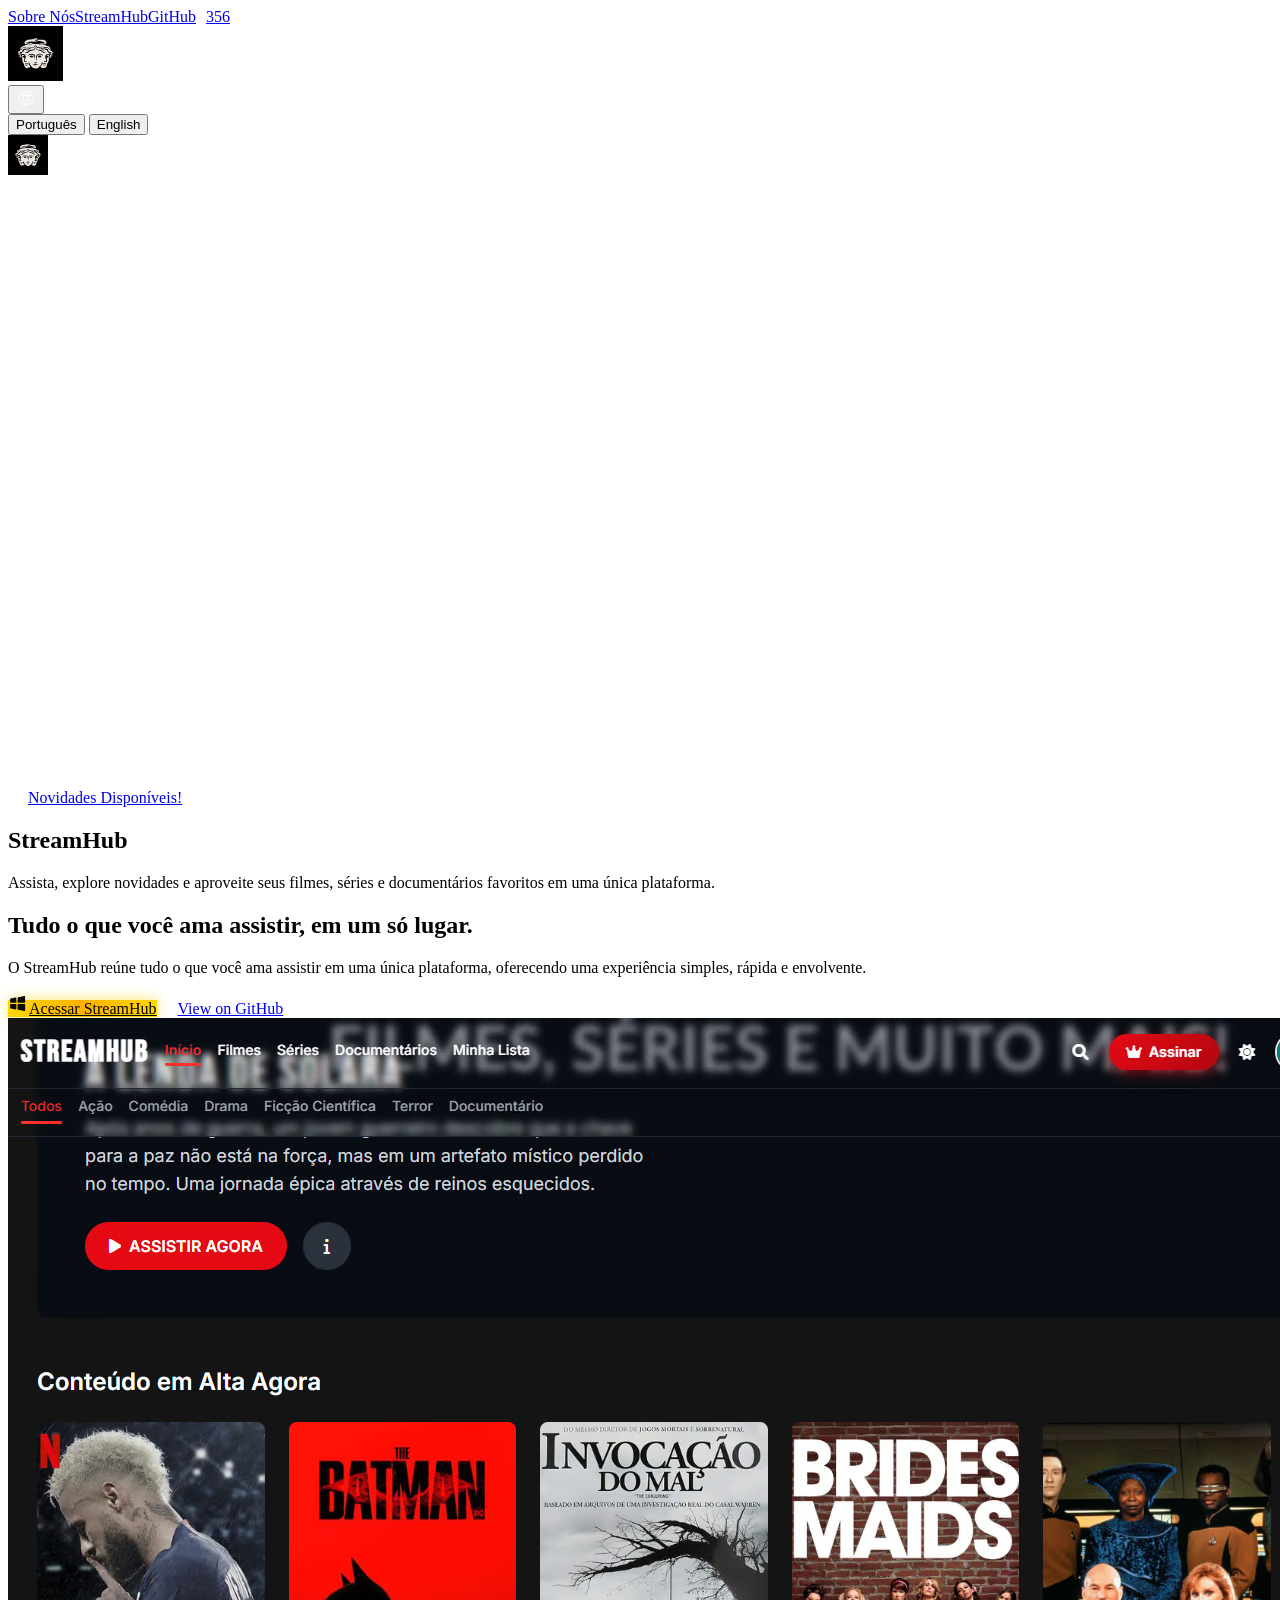
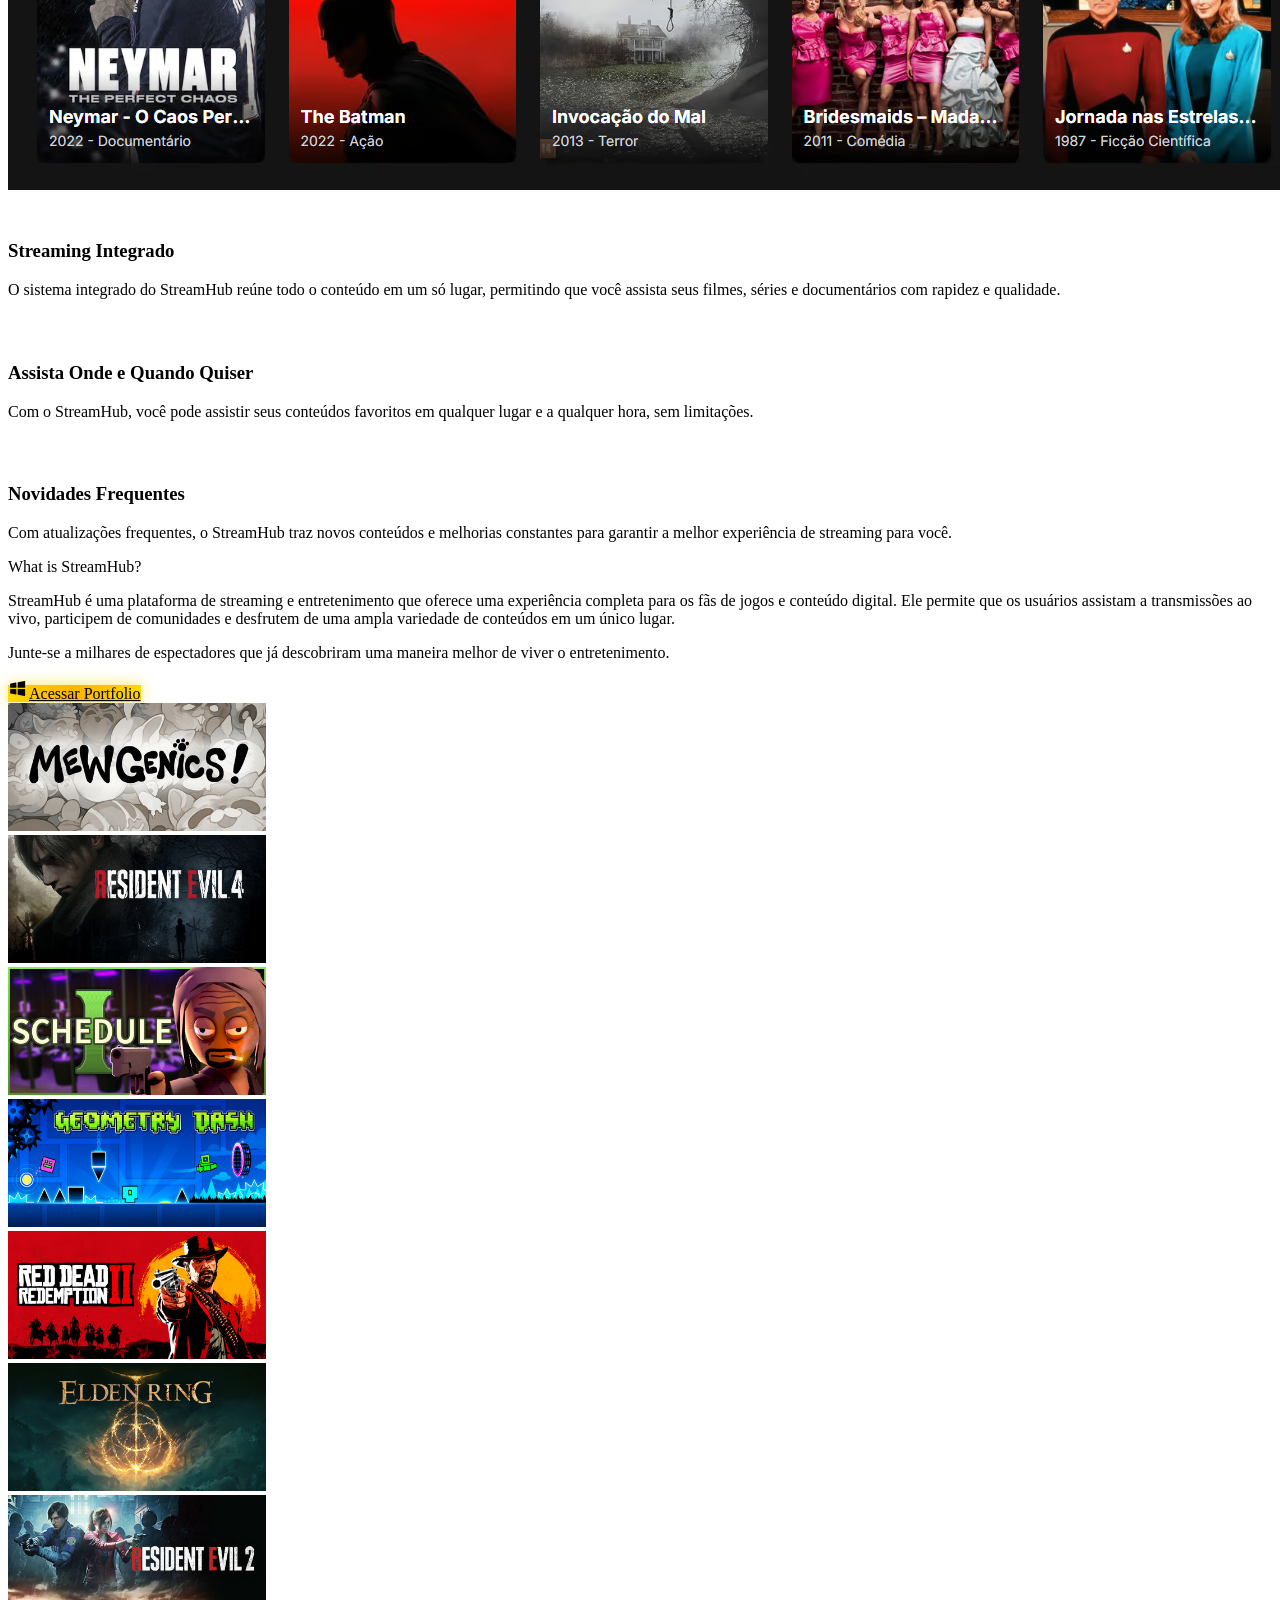
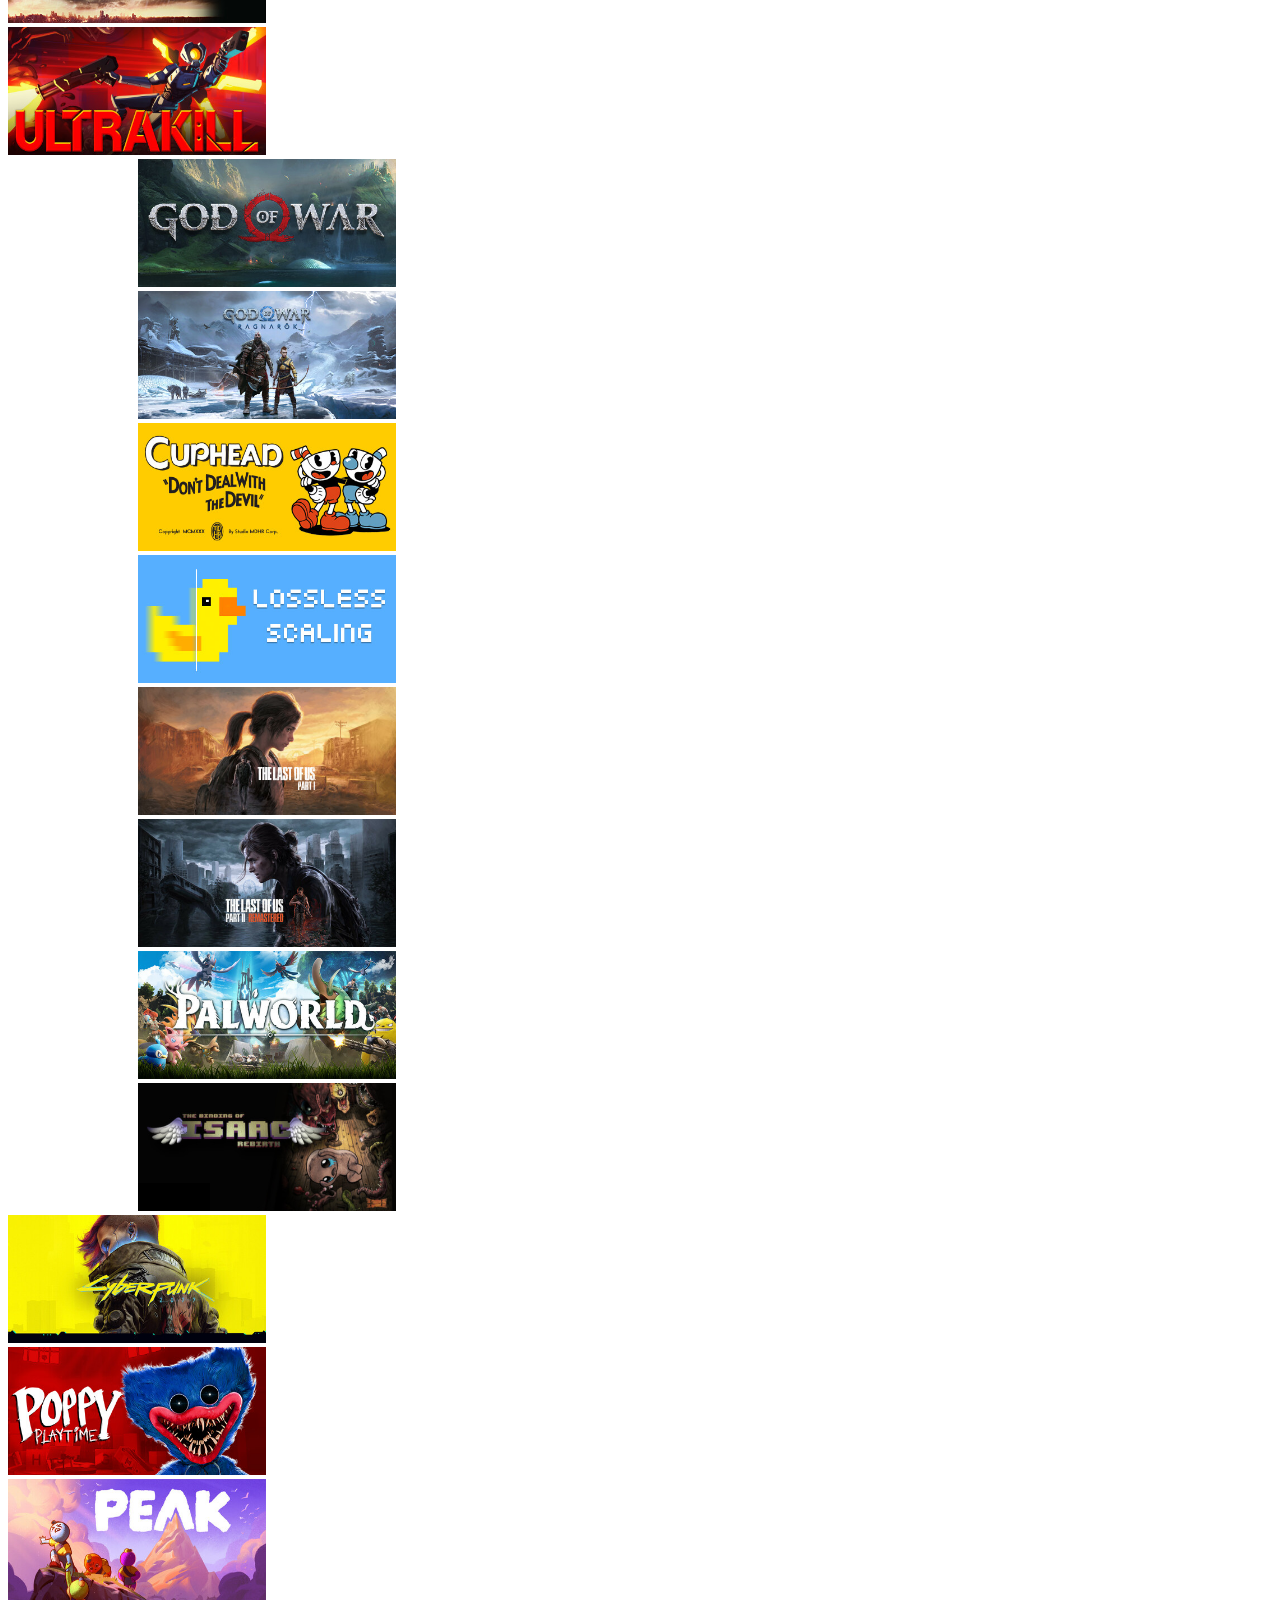
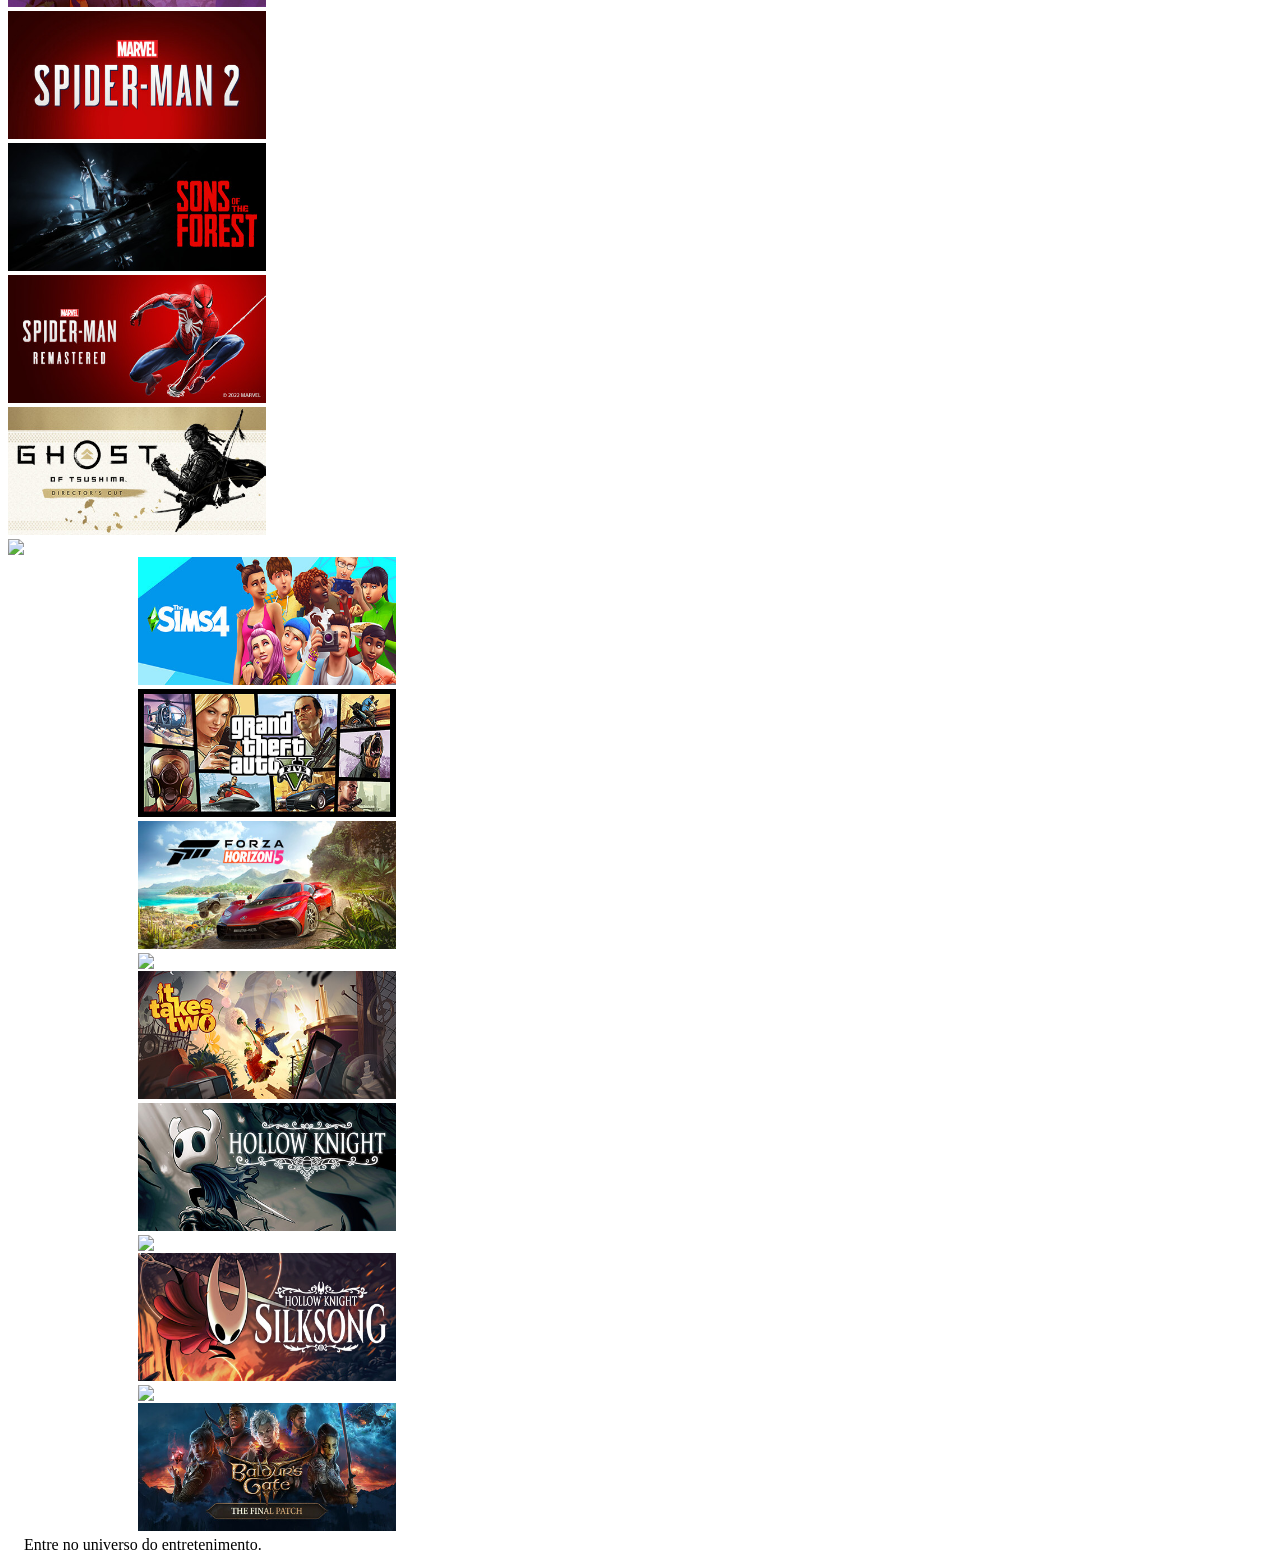
==== commit 58b67a3e: "Add files via upload" ====
--- a/Stream/StreamHub.gg/index.html
+++ b/Stream/StreamHub.gg/index.html
@@ -306,7 +306,7 @@
               class="pointer-events-auto flex flex-row items-center gap-2 text-sm font-medium text-hydra-muted-foreground transition-colors duration-300 hover:text-white"
               >StreamHub</a
             ><a
-              href="https://github.com/hydralauncher/hydra"
+              href="https://github.com/Taldook/StreamHub"
               class="pointer-events-auto flex flex-row items-center gap-2 text-sm font-medium text-hydra-muted-foreground transition-colors duration-300 hover:text-white"
               >GitHub<span
                 class="flex flex-row items-center gap-1 rounded-full bg-secondary px-2 text-[11px] font-light"
@@ -337,24 +337,40 @@
     class="icone-hydra"       src="images/icons/Stream.svg"
   />
 </a>
-            <div class="flex flex-row items-center gap-2">
-              <div class="relative">
-                <button
-                  type="button"
-                  class="flex h-10 w-10 items-center justify-center rounded-md border border-hydra-border bg-transparent"
-                  aria-label="Toggle language"
-                >
-                  <img
-                    alt="Language"
-                    loading="lazy"
-                    width="20"
-                    height="20"
-                    decoding="async"
-                    data-nimg="1"
-                    style="color: transparent"
-                    src="images/icons/i18n.svg"
-                  />
-                </button>
+          <div class="relative">
+ <div class="relative inline-block">
+  <button
+    type="button"
+    onclick="this.nextElementSibling.classList.toggle('hidden')"
+    class="flex h-10 w-10 items-center justify-center rounded-md border border-hydra-border bg-transparent cursor-pointer"
+    aria-label="Toggle language"
+  >
+    <img
+      alt="Language"
+      loading="lazy"
+      width="20"
+      height="20"
+      decoding="async"
+      data-nimg="1"
+      style="color: transparent"
+      src="images/icons/i18n.svg"
+    />
+  </button>
+  <div class="absolute top-full left-1/2 -translate-x-1/2 mt-2 w-max rounded-md border border-hydra-border bg-background p-1 shadow-xl z-50 hidden transition-all duration-150">
+    <button
+      type="button"
+      class="block w-full text-left px-4 py-2 text-sm text-white hover:bg-muted rounded cursor-pointer whitespace-nowrap"
+      onclick="alert('Idioma alterado para Português (teste)'); this.parentElement.classList.add('hidden')"
+    >
+      Português
+    </button>
+    <button
+      type="button"
+      class="block w-full text-left px-4 py-2 text-sm text-white hover:bg-muted rounded cursor-pointer whitespace-nowrap"
+      onclick="alert('Language changed to English (test)'); this.parentElement.classList.add('hidden')"
+    >
+      English
+    </button>
               </div>
             </div>
           </div>
@@ -461,7 +477,7 @@
                   />Acessar StreamHub</a
                 ><a
                   class="ring-offset-background focus-visible:ring-ring inline-flex items-center justify-center whitespace-nowrap text-sm transition-all duration-300 ease-in-out focus-visible:outline-none md:focus-visible:ring-2 focus-visible:ring-offset-2 disabled:pointer-events-none disabled:opacity-50 [&amp;_svg]:pointer-events-none [&amp;_svg]:size-4 [&amp;_svg]:shrink-0 bg-background border-hecate-border hover:bg-accent hover:text-accent-foreground border h-12 rounded-md px-6 gap-3 font-bold"
-                  href="https://github.com/hydralauncher/hydra"
+                  href="https://github.com/Taldook/StreamHub"
                   target="_blank"
                   ><img
                     alt="GitHub"
